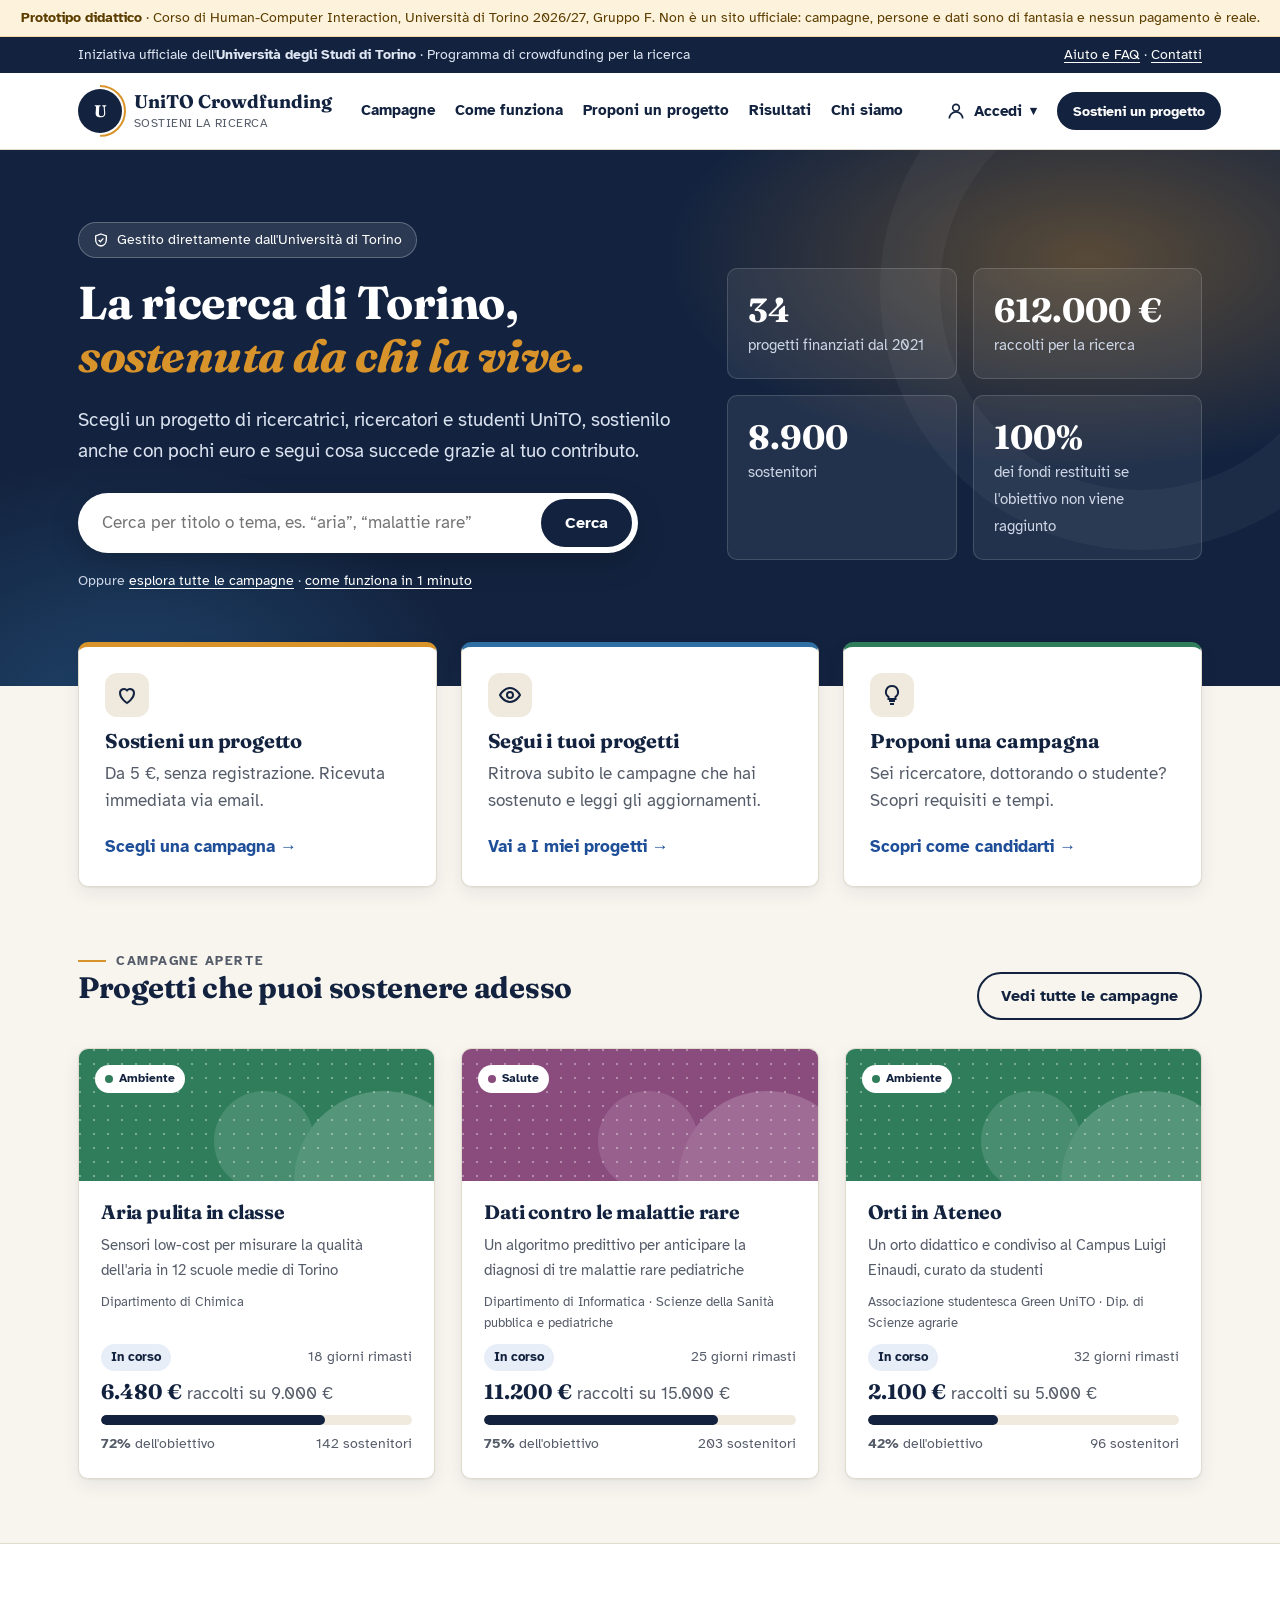
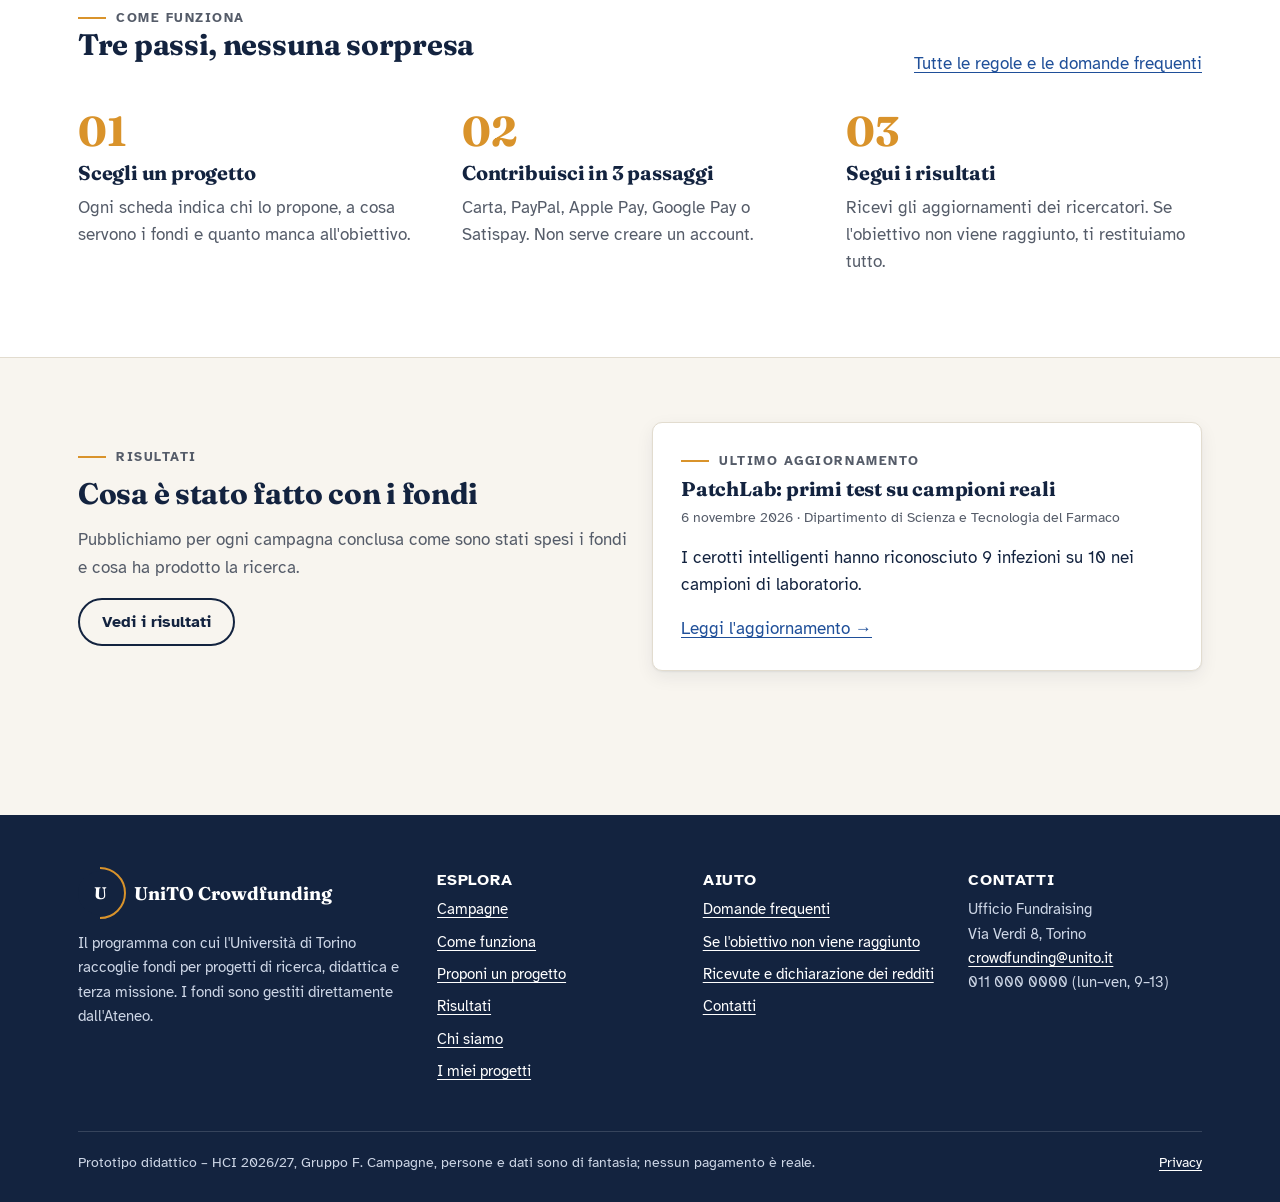
==== index.html @ b8c7cf2c "Prototipo UniTO Crowdfunding (HCI Assignment 2, Gruppo F) Co-Authored-By: Claude Opus 5.5 <noreply@a" ====
<!doctype html>
<html lang="it">
<head>
<meta charset="utf-8">
<meta name="viewport" content="width=device-width, initial-scale=1">
<meta name="robots" content="noindex, nofollow">
<title>UniTO Crowdfunding – Sostieni la ricerca dell'Università di Torino</title>
<meta name="description" content="Il programma di crowdfunding dell'Università di Torino: scopri le campagne di ricerca, sostienile e seguine i risultati.">
<link rel="stylesheet" href="css/style.css">
</head>
<body data-page="home">
<main id="main">

  <section class="hero">
    <div class="wrap">
      <div class="reveal">
        <span class="official"><svg viewBox="0 0 24 24" fill="none" stroke="currentColor" stroke-width="2" aria-hidden="true"><path d="M12 3l8 3v6c0 4.5-3.4 8.3-8 9-4.6-.7-8-4.5-8-9V6l8-3z"/><path d="M8.5 12l2.5 2.5 4.5-5"/></svg> Gestito direttamente dall'Università di Torino</span>
        <h1>La ricerca di Torino,<br><em>sostenuta da chi la vive.</em></h1>
        <p class="lead">Scegli un progetto di ricercatrici, ricercatori e studenti UniTO, sostienilo anche con pochi euro e segui cosa succede grazie al tuo contributo.</p>
        <form class="search-box" action="campagne.html" role="search">
          <label for="q" class="sr-only">Cerca una campagna</label>
          <input id="q" name="q" type="search" placeholder="Cerca per titolo o tema, es. “aria”, “malattie rare”">
          <button class="btn" type="submit">Cerca</button>
        </form>
        <p class="small" style="color:#cdd6e6">Oppure <a href="campagne.html" style="color:#fff">esplora tutte le campagne</a> · <a href="come-funziona.html" style="color:#fff">come funziona in 1 minuto</a></p>
      </div>
      <div class="hero-stats reveal d2" aria-label="L'iniziativa in numeri">
        <div class="stat"><strong>34</strong><span>progetti finanziati dal 2021</span></div>
        <div class="stat"><strong>612.000 €</strong><span>raccolti per la ricerca</span></div>
        <div class="stat"><strong>8.900</strong><span>sostenitori</span></div>
        <div class="stat"><strong>100%</strong><span>dei fondi restituiti se l'obiettivo non viene raggiunto</span></div>
      </div>
    </div>
  </section>

  <section class="wrap paths" aria-label="Cosa puoi fare">
    <div class="grid g3">
      <a class="path reveal d1" href="campagne.html?stato=in-corso" style="--c:var(--accent)">
        <span class="path-ico" id="ico-heart"></span>
        <h3>Sostieni un progetto</h3>
        <p>Da 5 €, senza registrazione. Ricevuta immediata via email.</p>
        <span class="go">Scegli una campagna →</span>
      </a>
      <a class="path reveal d2" href="i-miei-progetti.html" style="--c:var(--t-tecnologia)">
        <span class="path-ico" id="ico-eye"></span>
        <h3>Segui i tuoi progetti</h3>
        <p>Ritrova subito le campagne che hai sostenuto e leggi gli aggiornamenti.</p>
        <span class="go">Vai a I miei progetti →</span>
      </a>
      <a class="path reveal d3" href="proponi.html" style="--c:var(--t-ambiente)">
        <span class="path-ico" id="ico-bulb"></span>
        <h3>Proponi una campagna</h3>
        <p>Sei ricercatore, dottorando o studente? Scopri requisiti e tempi.</p>
        <span class="go">Scopri come candidarti →</span>
      </a>
    </div>
  </section>

  <section class="section">
    <div class="wrap">
      <div class="section-head">
        <div><p class="eyebrow">Campagne aperte</p><h2>Progetti che puoi sostenere adesso</h2></div>
        <a class="btn btn-ghost" href="campagne.html">Vedi tutte le campagne</a>
      </div>
      <div class="cards" id="in-evidenza"></div>
    </div>
  </section>

  <section class="section" style="background:var(--card);border-top:1px solid var(--line);border-bottom:1px solid var(--line)">
    <div class="wrap">
      <div class="section-head"><div><p class="eyebrow">Come funziona</p><h2>Tre passi, nessuna sorpresa</h2></div>
        <a href="come-funziona.html">Tutte le regole e le domande frequenti</a></div>
      <div class="steps3">
        <div><h3>Scegli un progetto</h3><p class="muted">Ogni scheda indica chi lo propone, a cosa servono i fondi e quanto manca all'obiettivo.</p></div>
        <div><h3>Contribuisci in 3 passaggi</h3><p class="muted">Carta, PayPal, Apple Pay, Google Pay o Satispay. Non serve creare un account.</p></div>
        <div><h3>Segui i risultati</h3><p class="muted">Ricevi gli aggiornamenti dei ricercatori. Se l'obiettivo non viene raggiunto, ti restituiamo tutto.</p></div>
      </div>
    </div>
  </section>

  <section class="section">
    <div class="wrap grid g2" style="align-items:center">
      <div>
        <p class="eyebrow">Risultati</p>
        <h2>Cosa è stato fatto con i fondi</h2>
        <p class="muted">Pubblichiamo per ogni campagna conclusa come sono stati spesi i fondi e cosa ha prodotto la ricerca.</p>
        <a class="btn btn-ghost" href="risultati.html">Vedi i risultati</a>
      </div>
      <div class="panel">
        <p class="eyebrow" style="margin-bottom:6px">Ultimo aggiornamento</p>
        <h3 style="margin-bottom:6px">PatchLab: primi test su campioni reali</h3>
        <p class="muted small">6 novembre 2026 · Dipartimento di Scienza e Tecnologia del Farmaco</p>
        <p>I cerotti intelligenti hanno riconosciuto 9 infezioni su 10 nei campioni di laboratorio.</p>
        <a href="progetto.html?id=patchlab#aggiornamenti">Leggi l'aggiornamento →</a>
      </div>
    </div>
  </section>

</main>
<script src="js/data.js"></script>
<script src="js/app.js"></script>
<script>
document.addEventListener("DOMContentLoaded", () => {
  const box = document.getElementById("in-evidenza");
  box.innerHTML = CAMPAGNE.filter(c => c.stato === "in-corso").slice(0, 3).map(UCF.card).join("");
  ["heart", "eye", "bulb"].forEach(k => document.getElementById("ico-" + k).innerHTML = UCF.ico[k]);
  UCF.animateBars(box);
});
</script>
</body>
</html>
---- css/style.css ----
/* ==========================================================
   UniTO Crowdfunding – prototipo Gruppo F
   Stile: editoriale istituzionale, caldo e leggibile
   ========================================================== */
@import url("https://fonts.googleapis.com/css2?family=Fraunces:opsz,wght@9..144,500;9..144,700&family=Atkinson+Hyperlegible:ital,wght@0,400;0,700;1,400&display=swap");

:root {
  --ink: #13233f;          /* blu notte: testi e azioni principali */
  --ink-2: #2b3a55;
  --muted: #555c69;        /* testo secondario (contrasto ≥ 6:1 su paper) */
  --paper: #f8f5ef;        /* sfondo pagina */
  --card: #ffffff;
  --line: #e2dccf;
  --soft: #efe9de;
  --accent: #d9932b;       /* ocra: solo elementi decorativi e stato attivo */
  --link: #1f4f99;
  --ok: #1d7a4f;   --ok-bg: #e4f3ea;
  --warn: #8a5a00; --warn-bg: #fdf3dc;
  --err: #b42318;  --err-bg: #fdecea;
  --focus: #f2b33d;
  --t-ambiente: #2f7d5b; --t-salute: #8a4b7d; --t-tecnologia: #2f6fa3; --t-societa: #b0602a;

  --f-display: "Fraunces", Georgia, "Times New Roman", serif;
  --f-body: "Atkinson Hyperlegible", "Segoe UI", Tahoma, sans-serif;
  --r: 10px;
  --shadow: 0 1px 2px rgba(19,35,63,.06), 0 6px 18px rgba(19,35,63,.07);
  --w: 1180px;
}

*, *::before, *::after { box-sizing: border-box; }
/* L'attributo hidden vince sempre sulle classi che impostano display */
[hidden] { display: none !important; }
html { scroll-behavior: smooth; }
body {
  margin: 0; background: var(--paper); color: var(--ink);
  font: 17px/1.6 var(--f-body);
  -webkit-font-smoothing: antialiased;
}
img, svg { max-width: 100%; display: block; }
a { color: var(--link); text-underline-offset: 3px; }
a:hover { color: var(--ink); }
h1, h2, h3 { font-family: var(--f-display); line-height: 1.15; margin: 0 0 .5em; font-weight: 700; letter-spacing: -.01em; }
h1 { font-size: clamp(2rem, 3.6vw, 3.1rem); }
h2 { font-size: 1.85rem; }
h3 { font-size: 1.25rem; }
p { margin: 0 0 1em; }
.wrap { max-width: var(--w); margin: 0 auto; padding: 0 28px; }
.muted { color: var(--muted); }
.small { font-size: .9rem; }
.sr-only { position: absolute; width: 1px; height: 1px; overflow: hidden; clip: rect(0 0 0 0); white-space: nowrap; }

/* Focus sempre visibile (A1-09) */
:focus-visible { outline: 3px solid var(--focus); outline-offset: 3px; border-radius: 4px; }
.skip { position: absolute; left: 12px; top: -60px; background: var(--ink); color: #fff; padding: 10px 16px; border-radius: 6px; z-index: 100; }
.skip:focus { top: 12px; color: #fff; }

/* ---------- Barra istituzionale + header ---------- */
.topbar { background: var(--ink); color: #dfe6f3; font-size: .85rem; }
.topbar .wrap { display: flex; justify-content: space-between; align-items: center; min-height: 36px; gap: 16px; }
.topbar a { color: #fff; }
.site-header { background: var(--card); border-bottom: 1px solid var(--line); position: sticky; top: 0; z-index: 50; }
.site-header .wrap { display: flex; align-items: center; gap: 20px; min-height: 76px; }
.brand { display: flex; align-items: center; gap: 12px; text-decoration: none; color: var(--ink); }
.brand-mark { width: 44px; height: 44px; border-radius: 50%; background: var(--ink); color: #fff; display: grid; place-items: center; font: 700 1.05rem var(--f-display); position: relative; }
.brand-mark::after { content: ""; position: absolute; inset: -4px; border-radius: 50%; border: 2px solid var(--accent); clip-path: polygon(50% 0, 100% 0, 100% 100%, 50% 100%); }
.brand-text { line-height: 1.1; }
.brand-text strong { display: block; font: 700 1.15rem var(--f-display); white-space: nowrap; }
.brand-text span { font-size: .78rem; color: var(--muted); letter-spacing: .04em; text-transform: uppercase; }
.main-nav { flex: 1; }
.main-nav ul { list-style: none; display: flex; gap: 2px; margin: 0; padding: 0; }
.main-nav a { display: block; white-space: nowrap; padding: 10px 9px; text-decoration: none; color: var(--ink); font-weight: 700; font-size: .93rem; border-radius: 6px; position: relative; }
.main-nav a:hover { background: var(--soft); }
/* Stato attivo: sottolineatura ocra, non rossa (A1 H4) */
.main-nav a[aria-current="page"]::after { content: ""; position: absolute; left: 12px; right: 12px; bottom: 2px; height: 3px; background: var(--accent); border-radius: 2px; }
.header-actions { display: flex; gap: 6px; align-items: center; flex: none; }
.header-actions .btn { white-space: nowrap; }
.me { width: 26px; height: 26px; border-radius: 50%; background: var(--ink); color: #fff; display: grid; place-items: center; font-size: .8rem; }

/* ---------- Bottoni ---------- */
.btn { display: inline-flex; align-items: center; justify-content: center; gap: 8px; font: 700 1rem var(--f-body); padding: 12px 22px; border-radius: 999px; border: 2px solid var(--ink); background: var(--ink); color: #fff; text-decoration: none; cursor: pointer; transition: transform .15s, background .15s; min-height: 48px; }
.btn:hover { background: #0a1830; color: #fff; transform: translateY(-1px); }
.btn:disabled, .btn[aria-disabled="true"] { opacity: .55; cursor: not-allowed; transform: none; }
.btn-ghost { background: transparent; color: var(--ink); }
.btn-ghost:hover { background: var(--soft); color: var(--ink); }
.btn-accent { background: var(--accent); border-color: var(--accent); color: var(--ink); }
.btn-accent:hover { background: #c98320; color: var(--ink); }
.btn-sm { padding: 7px 14px; min-height: 38px; font-size: .9rem; }
.btn-block { width: 100%; }
.linkbtn { background: none; border: 0; padding: 0; font: inherit; color: var(--link); text-decoration: underline; cursor: pointer; }

/* Link esterni marcati (A1-01, A1-04) */
a.ext::after { content: " ↗"; font-size: .85em; }

/* ---------- Breadcrumb ---------- */
.crumbs { font-size: .9rem; padding: 18px 0 0; }
.crumbs ol { list-style: none; display: flex; flex-wrap: wrap; gap: 6px; margin: 0; padding: 0; color: var(--muted); }
.crumbs li + li::before { content: "›"; margin-right: 6px; }
.crumbs a { color: var(--muted); }

/* ---------- Sezioni ---------- */
main { min-height: 60vh; }
.section { padding: 64px 0; }
.section-tight { padding: 36px 0; }
.eyebrow { font-size: .8rem; letter-spacing: .12em; text-transform: uppercase; color: var(--muted); font-weight: 700; margin-bottom: 10px; display: flex; align-items: center; gap: 10px; }
.eyebrow::before { content: ""; width: 28px; height: 2px; background: var(--accent); }
.section-head { display: flex; justify-content: space-between; align-items: end; gap: 24px; margin-bottom: 28px; }
.section-head p { max-width: 60ch; margin: 0; }
.page-head { padding: 28px 0 36px; border-bottom: 1px solid var(--line); margin-bottom: 40px; }
.page-head p.lead { font-size: 1.15rem; max-width: 62ch; color: var(--ink-2); }
.grid { display: grid; gap: 24px; }
.g2 { grid-template-columns: repeat(2, 1fr); }
.g3 { grid-template-columns: repeat(3, 1fr); }
.g4 { grid-template-columns: repeat(4, 1fr); }
.layout-side { display: grid; grid-template-columns: minmax(0, 1fr) 360px; gap: 48px; align-items: start; }
.panel { background: var(--card); border: 1px solid var(--line); border-radius: var(--r); padding: 28px; box-shadow: var(--shadow); }
.panel-soft { background: var(--soft); border-radius: var(--r); padding: 24px; }
.sticky { position: sticky; top: 100px; }

/* ---------- Hero home ---------- */
.hero { position: relative; overflow: hidden; background: var(--ink); color: #fff; }
.hero::before { content: ""; position: absolute; inset: 0; background:
  radial-gradient(600px 300px at 85% 20%, rgba(217,147,43,.35), transparent 70%),
  radial-gradient(500px 400px at 10% 110%, rgba(47,111,163,.45), transparent 70%); }
.hero::after { content: ""; position: absolute; right: -120px; top: -120px; width: 520px; height: 520px; border-radius: 50%; border: 60px solid rgba(255,255,255,.04); }
.hero .wrap { position: relative; display: grid; grid-template-columns: 1.25fr 1fr; gap: 56px; padding-top: 72px; padding-bottom: 80px; align-items: center; }
.hero h1 { color: #fff; }
.hero h1 em { font-style: italic; color: var(--accent); }
.hero .lead { font-size: 1.2rem; color: #dbe3f1; max-width: 50ch; }
.official { display: inline-flex; align-items: center; gap: 8px; background: rgba(255,255,255,.1); border: 1px solid rgba(255,255,255,.25); padding: 6px 14px; border-radius: 999px; font-size: .88rem; margin-bottom: 18px; }
.official svg { width: 16px; height: 16px; }
.search-box { display: flex; background: #fff; border-radius: 999px; padding: 6px; margin: 26px 0 16px; max-width: 560px; box-shadow: 0 10px 30px rgba(0,0,0,.2); }
.search-box input { flex: 1; border: 0; font: inherit; padding: 10px 18px; border-radius: 999px; color: var(--ink); background: transparent; min-width: 0; }
.search-box input:focus-visible { outline-offset: 0; }
.hero-stats { display: grid; grid-template-columns: repeat(2, 1fr); gap: 16px; }
.stat { background: rgba(255,255,255,.07); border: 1px solid rgba(255,255,255,.15); border-radius: var(--r); padding: 20px; }
.stat strong { display: block; font: 700 2.1rem var(--f-display); color: #fff; }
.stat span { color: #cdd6e6; font-size: .92rem; }
.hero .stat.wide { grid-column: span 2; display: flex; gap: 14px; align-items: center; }

/* ---------- 3 azioni ---------- */
.paths { margin-top: -44px; position: relative; z-index: 2; }
.path { background: var(--card); border: 1px solid var(--line); border-radius: var(--r); padding: 26px; box-shadow: var(--shadow); display: flex; flex-direction: column; gap: 8px; text-decoration: none; color: var(--ink); transition: transform .2s, box-shadow .2s; border-top: 5px solid var(--c, var(--accent)); }
.path:hover { transform: translateY(-3px); box-shadow: 0 12px 28px rgba(19,35,63,.12); color: var(--ink); }
.path h3 { margin: 4px 0 0; }
.path p { color: var(--muted); margin: 0; }
.path .go { margin-top: auto; padding-top: 10px; font-weight: 700; color: var(--link); }
.path-ico { width: 44px; height: 44px; border-radius: 12px; display: grid; place-items: center; background: var(--soft); }
.path-ico svg { width: 24px; height: 24px; }

/* ---------- Card campagna ---------- */
.cards { display: grid; grid-template-columns: repeat(3, 1fr); gap: 26px; }
.card { background: var(--card); border: 1px solid var(--line); border-radius: var(--r); overflow: hidden; display: flex; flex-direction: column; box-shadow: var(--shadow); transition: transform .2s, box-shadow .2s; }
.card:hover { transform: translateY(-3px); box-shadow: 0 14px 30px rgba(19,35,63,.12); }
.card-art { height: 132px; position: relative; background: var(--tc); overflow: hidden; }
.card-art::before { content: ""; position: absolute; inset: 0; opacity: .35; background-image: radial-gradient(circle at 1px 1px, #fff 1.2px, transparent 1.6px); background-size: 14px 14px; }
.card-art::after { content: ""; position: absolute; width: 180px; height: 180px; border-radius: 50%; right: -40px; bottom: -90px; background: rgba(255,255,255,.18); box-shadow: -120px -40px 0 -40px rgba(255,255,255,.12); }
.card-art .tag { position: absolute; left: 16px; top: 16px; z-index: 1; }
.card-body { padding: 20px 22px 22px; display: flex; flex-direction: column; gap: 10px; flex: 1; }
.card h3 { margin: 0; font-size: 1.22rem; }
.card h3 a { color: var(--ink); text-decoration: none; }
.card h3 a::after { content: ""; position: absolute; inset: 0; }
.card { position: relative; }
.card p { margin: 0; color: var(--muted); font-size: .95rem; }
.card .dept { font-size: .82rem; color: var(--muted); }
.card .progress { margin-top: auto; }
.tag { display: inline-flex; align-items: center; gap: 6px; background: #fff; color: var(--ink); font-size: .78rem; font-weight: 700; padding: 4px 10px; border-radius: 999px; }
.tag::before { content: ""; width: 8px; height: 8px; border-radius: 50%; background: var(--tc, var(--accent)); }

/* ---------- Avanzamento raccolta (A1-03, A1-06) ---------- */
.progress-top { display: flex; justify-content: space-between; align-items: center; gap: 8px; margin-bottom: 8px; font-size: .88rem; color: var(--muted); }
.progress-nums { display: flex; justify-content: space-between; align-items: baseline; gap: 8px; flex-wrap: wrap; }
.progress-nums strong { font: 700 1.3rem var(--f-display); }
.bar { height: 10px; background: var(--soft); border-radius: 999px; overflow: hidden; margin: 8px 0; }
.bar > span { display: block; height: 100%; background: var(--ink); border-radius: 999px; width: 0; transition: width 1s cubic-bezier(.2,.8,.2,1); }
.progress.done .bar > span { background: var(--ok); }
.progress.fail .bar > span { background: #9a9a9a; }
.progress-meta { display: flex; justify-content: space-between; font-size: .88rem; color: var(--muted); gap: 8px; flex-wrap: wrap; }
.badge { display: inline-flex; align-items: center; gap: 6px; font-size: .82rem; font-weight: 700; padding: 3px 10px; border-radius: 999px; }
.badge-ok { background: var(--ok-bg); color: var(--ok); }
.badge-run { background: #e8eef8; color: var(--ink); }
.badge-fail { background: #eee; color: #444; }
.badge-new { background: var(--accent); color: var(--ink); }
.progress-big .progress-nums strong { font-size: 2.2rem; }
.progress-big .bar { height: 14px; }

/* ---------- Filtri ---------- */
.toolbar { display: grid; grid-template-columns: 1fr auto; gap: 16px; align-items: end; margin-bottom: 18px; }
.field-search { display: flex; border: 2px solid var(--line); border-radius: 999px; background: #fff; overflow: hidden; }
.field-search:focus-within { border-color: var(--ink); }
.field-search input { flex: 1; border: 0; padding: 12px 18px; font: inherit; min-width: 0; }
.field-search input:focus-visible { outline: none; }
.field-search button { border: 0; background: transparent; padding: 0 16px; cursor: pointer; color: var(--muted); font: inherit; }
.chips { display: flex; flex-wrap: wrap; gap: 8px; margin: 0 0 14px; padding: 0; border: 0; }
.chips legend { font-weight: 700; font-size: .9rem; margin-bottom: 8px; padding: 0; width: 100%; }
.chip { position: relative; }
.chip input { position: absolute; opacity: 0; }
.chip span { display: inline-block; padding: 7px 16px; border: 2px solid var(--line); border-radius: 999px; background: #fff; cursor: pointer; font-weight: 700; font-size: .92rem; }
.chip input:checked + span { background: var(--ink); border-color: var(--ink); color: #fff; }
.chip input:focus-visible + span { outline: 3px solid var(--focus); outline-offset: 2px; }
.filters { display: flex; flex-wrap: wrap; gap: 32px; }
.result-info { display: flex; justify-content: space-between; align-items: center; margin: 8px 0 22px; color: var(--muted); }
.empty { text-align: center; padding: 56px 20px; background: var(--card); border: 2px dashed var(--line); border-radius: var(--r); }

/* ---------- Form ---------- */
label, .label { display: block; font-weight: 700; margin-bottom: 6px; }
.hint { display: block; font-weight: 400; color: var(--muted); font-size: .88rem; margin-top: 2px; }
/* Stile per tutti i campi di testo, anche senza attributo type (specificità 0 grazie a :where) */
:where(input:not([type=checkbox], [type=radio], [type=file], [type=range], [type=submit], [type=button]), textarea, select) {
  width: 100%; font: inherit; color: var(--ink); padding: 12px 14px; border: 2px solid #cfc8ba; border-radius: 8px; background: #fff; }
:where(input, textarea, select):hover { border-color: #a99f8c; }
input:focus-visible, textarea:focus-visible, select:focus-visible { border-color: var(--ink); outline-offset: 1px; }
textarea { min-height: 120px; resize: vertical; }
.field { margin-bottom: 20px; }
.field.has-error input, .field.has-error textarea, .field.has-error select { border-color: var(--err); background: #fffafa; }
.field.is-valid input { border-color: var(--ok); }
.error-msg { display: none; color: var(--err); font-size: .9rem; margin-top: 6px; font-weight: 700; }
.error-msg::before { content: "⚠ "; }
.field.has-error .error-msg { display: block; }
.counter { float: right; font-weight: 400; font-size: .85rem; color: var(--muted); }
.counter.over { color: var(--err); font-weight: 700; }
.check { display: flex; gap: 10px; align-items: flex-start; font-weight: 400; margin-bottom: 12px; cursor: pointer; }
.check input { width: 20px; height: 20px; margin-top: 3px; accent-color: var(--ink); flex: none; }
.row2 { display: grid; grid-template-columns: 1fr 1fr; gap: 16px; }
.req { color: var(--err); }
.form-errors { background: var(--err-bg); border-left: 4px solid var(--err); padding: 14px 18px; border-radius: 6px; margin-bottom: 20px; display: none; }
.form-errors.show { display: block; }
.tip { position: relative; display: inline-grid; place-items: center; width: 22px; height: 22px; border-radius: 50%; background: var(--soft); color: var(--ink); font-size: .8rem; font-weight: 700; border: 0; cursor: help; vertical-align: middle; margin-left: 4px; }
.tip-text { display: none; position: absolute; left: 50%; bottom: 130%; transform: translateX(-50%); width: 260px; background: var(--ink); color: #fff; padding: 10px 12px; border-radius: 8px; font-size: .85rem; font-weight: 400; line-height: 1.4; z-index: 10; text-align: left; }
.tip:hover .tip-text, .tip:focus .tip-text { display: block; }

/* Scelta importo / metodo */
.options { display: grid; gap: 12px; }
.opt { position: relative; }
.opt input { position: absolute; opacity: 0; }
.opt label { margin: 0; display: flex; justify-content: space-between; gap: 14px; align-items: center; padding: 16px 18px; border: 2px solid var(--line); border-radius: var(--r); background: #fff; cursor: pointer; font-weight: 400; transition: border-color .15s, background .15s; }
.opt label:hover { border-color: #a99f8c; }
.opt input:checked + label { border-color: var(--ink); background: #f3f6fb; box-shadow: inset 0 0 0 1px var(--ink); }
.opt input:focus-visible + label { outline: 3px solid var(--focus); outline-offset: 2px; }
.opt .amt { font: 700 1.5rem var(--f-display); min-width: 80px; }
.opt .what { flex: 1; color: var(--ink-2); }
.opt .radio { width: 22px; height: 22px; border-radius: 50%; border: 2px solid #a99f8c; flex: none; }
.opt input:checked + label .radio { border: 7px solid var(--ink); }
.pay-grid { grid-template-columns: repeat(2, 1fr); }

/* ---------- Stepper (passi del sostegno) ---------- */
.stepper { display: flex; list-style: none; padding: 0; margin: 0 0 32px; counter-reset: s; }
.stepper li { flex: 1; display: flex; align-items: center; gap: 10px; font-weight: 700; color: var(--muted); position: relative; padding-right: 12px; }
.stepper li::before { counter-increment: s; content: counter(s); width: 34px; height: 34px; flex: none; border-radius: 50%; display: grid; place-items: center; border: 2px solid var(--line); background: #fff; }
.stepper li::after { content: ""; flex: 1; height: 2px; background: var(--line); }
.stepper li:last-child::after { display: none; }
.stepper li.done { color: var(--ok); }
.stepper li.done::before { content: "✓"; background: var(--ok); border-color: var(--ok); color: #fff; }
.stepper li.current { color: var(--ink); }
.stepper li.current::before { background: var(--ink); border-color: var(--ink); color: #fff; }
.stepper a { color: inherit; }

/* Riepilogo laterale */
.summary-box h3 { font-size: 1.1rem; }
.summary-row { display: flex; justify-content: space-between; gap: 12px; padding: 10px 0; border-bottom: 1px solid var(--line); }
.summary-row:last-child { border-bottom: 0; }
.summary-row .k { color: var(--muted); }
.summary-row .v { font-weight: 700; text-align: right; }
.secure { display: flex; gap: 10px; align-items: flex-start; font-size: .88rem; color: var(--muted); margin-top: 16px; }

/* ---------- Scheda progetto ---------- */
.identity { display: flex; align-items: center; gap: 12px; background: #e8eef8; border-left: 4px solid var(--ink); padding: 12px 18px; border-radius: 6px; font-size: .95rem; margin: 18px 0 8px; }
.identity svg { width: 22px; height: 22px; flex: none; }
.project-hero { display: grid; grid-template-columns: minmax(0, 1fr) 380px; gap: 48px; padding: 24px 0 40px; }
.project-art { height: 280px; border-radius: var(--r); background: var(--tc); position: relative; overflow: hidden; display: grid; place-items: center; color: #fff; }
.project-art::before { content: ""; position: absolute; inset: 0; opacity: .3; background-image: radial-gradient(circle at 1px 1px, #fff 1.2px, transparent 1.6px); background-size: 16px 16px; }
.project-art .play { position: relative; display: flex; flex-direction: column; align-items: center; gap: 8px; background: rgba(0,0,0,.25); padding: 18px 26px; border-radius: 12px; border: 0; color: #fff; font: inherit; cursor: pointer; }
.project-art .play span.ico { width: 56px; height: 56px; border-radius: 50%; background: #fff; color: var(--ink); display: grid; place-items: center; font-size: 1.4rem; }
.summary-30 { font-size: 1.15rem; border-left: 4px solid var(--accent); padding: 4px 0 4px 18px; margin: 22px 0; color: var(--ink-2); }
.tabs-nav { position: sticky; top: 77px; background: var(--paper); z-index: 5; border-bottom: 1px solid var(--line); margin-bottom: 32px; }
.tabs-nav ul { display: flex; gap: 6px; list-style: none; margin: 0; padding: 0; }
.tabs-nav a { display: block; padding: 14px 14px; text-decoration: none; color: var(--muted); font-weight: 700; border-bottom: 3px solid transparent; }
.tabs-nav a:hover, .tabs-nav a.active { color: var(--ink); border-bottom-color: var(--accent); }
.block { margin-bottom: 52px; scroll-margin-top: 140px; }
.funds-row { display: grid; grid-template-columns: 1fr 110px; gap: 4px 16px; padding: 12px 0; border-bottom: 1px solid var(--line); align-items: center; }
.funds-row .amount { text-align: right; font-weight: 700; }
.funds-row .fbar { grid-column: 1 / -1; height: 8px; background: var(--soft); border-radius: 999px; overflow: hidden; }
.funds-row .fbar span { display: block; height: 100%; background: var(--tc, var(--ink)); }
.funds-total { display: flex; justify-content: space-between; font-weight: 700; padding-top: 14px; font-size: 1.05rem; }
.person { display: flex; gap: 16px; align-items: center; }
.avatar { width: 64px; height: 64px; flex: none; border-radius: 50%; background: var(--tc, var(--ink)); color: #fff; display: grid; place-items: center; font: 700 1.3rem var(--f-display); }
.impact { display: grid; grid-template-columns: repeat(2, 1fr); gap: 14px; }
.impact div { background: var(--card); border: 1px solid var(--line); border-radius: var(--r); padding: 16px 18px; }
.impact strong { font: 700 1.5rem var(--f-display); display: block; }
.update { border-left: 3px solid var(--line); padding: 2px 0 2px 22px; margin-bottom: 26px; position: relative; scroll-margin-top: 140px; }
.update::before { content: ""; position: absolute; left: -8px; top: 6px; width: 13px; height: 13px; border-radius: 50%; background: var(--paper); border: 3px solid var(--accent); }
.update time { font-size: .88rem; color: var(--muted); font-weight: 700; }
.update h3 { margin: 4px 0 6px; font-size: 1.15rem; }
details.faq { background: var(--card); border: 1px solid var(--line); border-radius: 8px; margin-bottom: 10px; }
details.faq summary { cursor: pointer; padding: 16px 20px; font-weight: 700; list-style: none; display: flex; justify-content: space-between; gap: 16px; }
details.faq summary::-webkit-details-marker { display: none; }
details.faq summary::after { content: "+"; font-size: 1.4rem; line-height: 1; color: var(--muted); }
details.faq[open] summary::after { content: "–"; }
details.faq > div { padding: 0 20px 16px; color: var(--ink-2); }
.share-row { display: flex; gap: 10px; flex-wrap: wrap; align-items: center; }
.shortlink { display: flex; border: 2px solid var(--line); border-radius: 8px; overflow: hidden; background: #fff; }
.shortlink code { padding: 9px 12px; font-size: .9rem; flex: 1; color: var(--ink); white-space: nowrap; overflow: hidden; text-overflow: ellipsis; }
.shortlink button { border: 0; border-left: 2px solid var(--line); background: var(--soft); font: 700 .9rem var(--f-body); padding: 0 14px; cursor: pointer; color: var(--ink); }
.more { display: none; }
.more.open { display: block; }

/* ---------- Timeline / passi ---------- */
.steps3 { counter-reset: n; display: grid; grid-template-columns: repeat(3, 1fr); gap: 28px; }
.steps3 > div { counter-increment: n; position: relative; padding-top: 56px; }
.steps3 > div::before { content: counter(n, decimal-leading-zero); position: absolute; top: 0; left: 0; font: 700 2.6rem var(--f-display); color: var(--accent); }
.timeline { list-style: none; padding: 0; margin: 0; display: grid; grid-template-columns: repeat(5, 1fr); gap: 0; }
.timeline li { padding: 46px 16px 0 0; position: relative; }
.timeline li::before { content: ""; position: absolute; top: 14px; left: 0; right: 0; height: 3px; background: var(--line); }
.timeline li::after { content: ""; position: absolute; top: 6px; left: 0; width: 19px; height: 19px; border-radius: 50%; background: var(--card); border: 4px solid var(--ink); }
.timeline strong { display: block; font-family: var(--f-display); font-size: 1.1rem; }
.timeline .when { font-size: .85rem; color: var(--accent); font-weight: 700; color: #8a5a00; }

/* ---------- Avvisi ---------- */
.alert { border-radius: 8px; padding: 14px 18px; display: flex; gap: 12px; align-items: flex-start; margin-bottom: 20px; }
.alert-ok { background: var(--ok-bg); border-left: 4px solid var(--ok); }
.alert-info { background: #e8eef8; border-left: 4px solid var(--ink); }
.alert-warn { background: var(--warn-bg); border-left: 4px solid #c48a00; }

/* Toast di feedback */
.toast { position: fixed; left: 50%; bottom: 28px; transform: translate(-50%, 30px); background: var(--ink); color: #fff; padding: 14px 22px; border-radius: 999px; box-shadow: 0 10px 30px rgba(0,0,0,.25); opacity: 0; pointer-events: none; transition: .25s; z-index: 200; font-weight: 700; }
.toast.show { opacity: 1; transform: translate(-50%, 0); }

/* Spinner */
.spinner { width: 18px; height: 18px; border: 3px solid rgba(255,255,255,.35); border-top-color: #fff; border-radius: 50%; animation: spin .8s linear infinite; }
@keyframes spin { to { transform: rotate(360deg); } }

/* Conferma */
.confirm-hero { text-align: center; padding: 40px 0 20px; }
.confirm-check { width: 84px; height: 84px; border-radius: 50%; background: var(--ok); color: #fff; display: grid; place-items: center; margin: 0 auto 20px; font-size: 2.6rem; animation: pop .5s cubic-bezier(.2,1.6,.4,1); }
@keyframes pop { from { transform: scale(.3); opacity: 0; } }
.quote { font: italic 500 1.3rem/1.5 var(--f-display); border-left: 4px solid var(--accent); padding-left: 20px; margin: 0; }

/* Tabelle */
table.data { width: 100%; border-collapse: collapse; background: var(--card); border-radius: var(--r); overflow: hidden; }
table.data th, table.data td { text-align: left; padding: 12px 16px; border-bottom: 1px solid var(--line); }
table.data th { background: var(--soft); font-size: .9rem; }

/* ---------- Footer ---------- */
.site-footer { background: var(--ink); color: #cdd6e6; margin-top: 80px; padding: 56px 0 28px; font-size: .95rem; }
.site-footer a { color: #fff; }
.footer-grid { display: grid; grid-template-columns: 1.4fr 1fr 1fr 1fr; gap: 32px; }
.site-footer h2 { font-size: 1rem; color: #fff; font-family: var(--f-body); letter-spacing: .05em; text-transform: uppercase; }
.site-footer ul { list-style: none; margin: 0; padding: 0; }
.site-footer li { margin-bottom: 8px; }
.footer-bottom { border-top: 1px solid rgba(255,255,255,.15); margin-top: 40px; padding-top: 20px; display: flex; justify-content: space-between; gap: 20px; font-size: .85rem; }

/* Animazione d'ingresso */
.reveal { animation: up .6s cubic-bezier(.2,.8,.2,1) both; }
.reveal.d1 { animation-delay: .08s; } .reveal.d2 { animation-delay: .16s; } .reveal.d3 { animation-delay: .24s; }
@keyframes up { from { opacity: 0; transform: translateY(14px); } }
@media (prefers-reduced-motion: reduce) { *, *::before, *::after { animation: none !important; transition: none !important; } }

/* Adattamento schermi stretti (il prototipo è pensato per desktop) */
@media (max-width: 980px) {
  .hero .wrap, .layout-side, .project-hero, .footer-grid { grid-template-columns: 1fr; }
  .cards, .g3, .g4, .steps3 { grid-template-columns: 1fr 1fr; }
  .main-nav ul { flex-wrap: wrap; }
  .site-header .wrap { flex-wrap: wrap; padding-top: 10px; padding-bottom: 10px; }
  .timeline { grid-template-columns: 1fr 1fr; row-gap: 20px; }
}

/* ---------- Menu del profilo (dropdown nell'header) ---------- */
.profile { position: relative; }
.profile-btn { display: inline-flex; align-items: center; gap: 8px; font: 700 .95rem var(--f-body); color: var(--ink); background: transparent; border: 2px solid transparent; padding: 7px 12px; border-radius: 999px; cursor: pointer; white-space: nowrap; min-height: 44px; }
.profile-btn:hover, .profile-btn[aria-expanded="true"] { background: var(--soft); }
.profile-btn[aria-current="page"] { border-color: var(--line); }
.profile-btn .caret { font-size: .8rem; transition: transform .15s; }
.profile-btn[aria-expanded="true"] .caret { transform: rotate(180deg); }
.profile-btn .count { background: var(--accent); color: var(--ink); border-radius: 999px; font-size: .75rem; padding: 0 7px; min-width: 20px; text-align: center; }
.profile-menu { position: absolute; right: 0; top: calc(100% + 10px); width: 300px; background: var(--card); border: 1px solid var(--line); border-radius: 12px; box-shadow: 0 16px 40px rgba(19,35,63,.18); padding: 8px; z-index: 60; animation: drop .15s ease-out; }
@keyframes drop { from { opacity: 0; transform: translateY(-6px); } }
.profile-menu::before { content: ""; position: absolute; top: -7px; right: 28px; width: 12px; height: 12px; background: var(--card); border-left: 1px solid var(--line); border-top: 1px solid var(--line); transform: rotate(45deg); }
.pm-head { display: flex; gap: 12px; align-items: center; padding: 10px 10px 12px; border-bottom: 1px solid var(--line); margin-bottom: 6px; line-height: 1.35; }
.pm-head .avatar { width: 42px; height: 42px; font-size: 1rem; }
.pm-guest { flex-direction: column; align-items: stretch; gap: 8px; }
.pm-news { margin: 2px 10px 6px; font-size: .88rem; display: flex; gap: 8px; align-items: center; }
.pm-label { margin: 4px 10px 2px; font-size: .75rem; text-transform: uppercase; letter-spacing: .08em; color: var(--muted); font-weight: 700; }
.profile-menu ul { list-style: none; margin: 0; padding: 0; }
.profile-menu ul.pm-sep { border-top: 1px solid var(--line); margin-top: 6px; padding-top: 6px; }
.profile-menu li a, .profile-menu li button { display: flex; justify-content: space-between; align-items: center; width: 100%; padding: 10px 12px; border-radius: 8px; color: var(--ink); text-decoration: none; font: 700 .95rem var(--f-body); background: none; border: 0; cursor: pointer; text-align: left; }
.profile-menu li a:hover, .profile-menu li button:hover, .profile-menu li a:focus-visible, .profile-menu li button:focus-visible { background: var(--soft); }
.profile-menu #logout { color: var(--err); }
.pm-n { background: var(--soft); border-radius: 999px; padding: 0 8px; font-size: .8rem; color: var(--ink); }

/* Avviso permanente: il prototipo non è un sito ufficiale */
.demo-strip { background: #fdf3dc; color: #5c3d00; font-size: .85rem; text-align: center; padding: 7px 16px; border-bottom: 1px solid #f0d79c; }
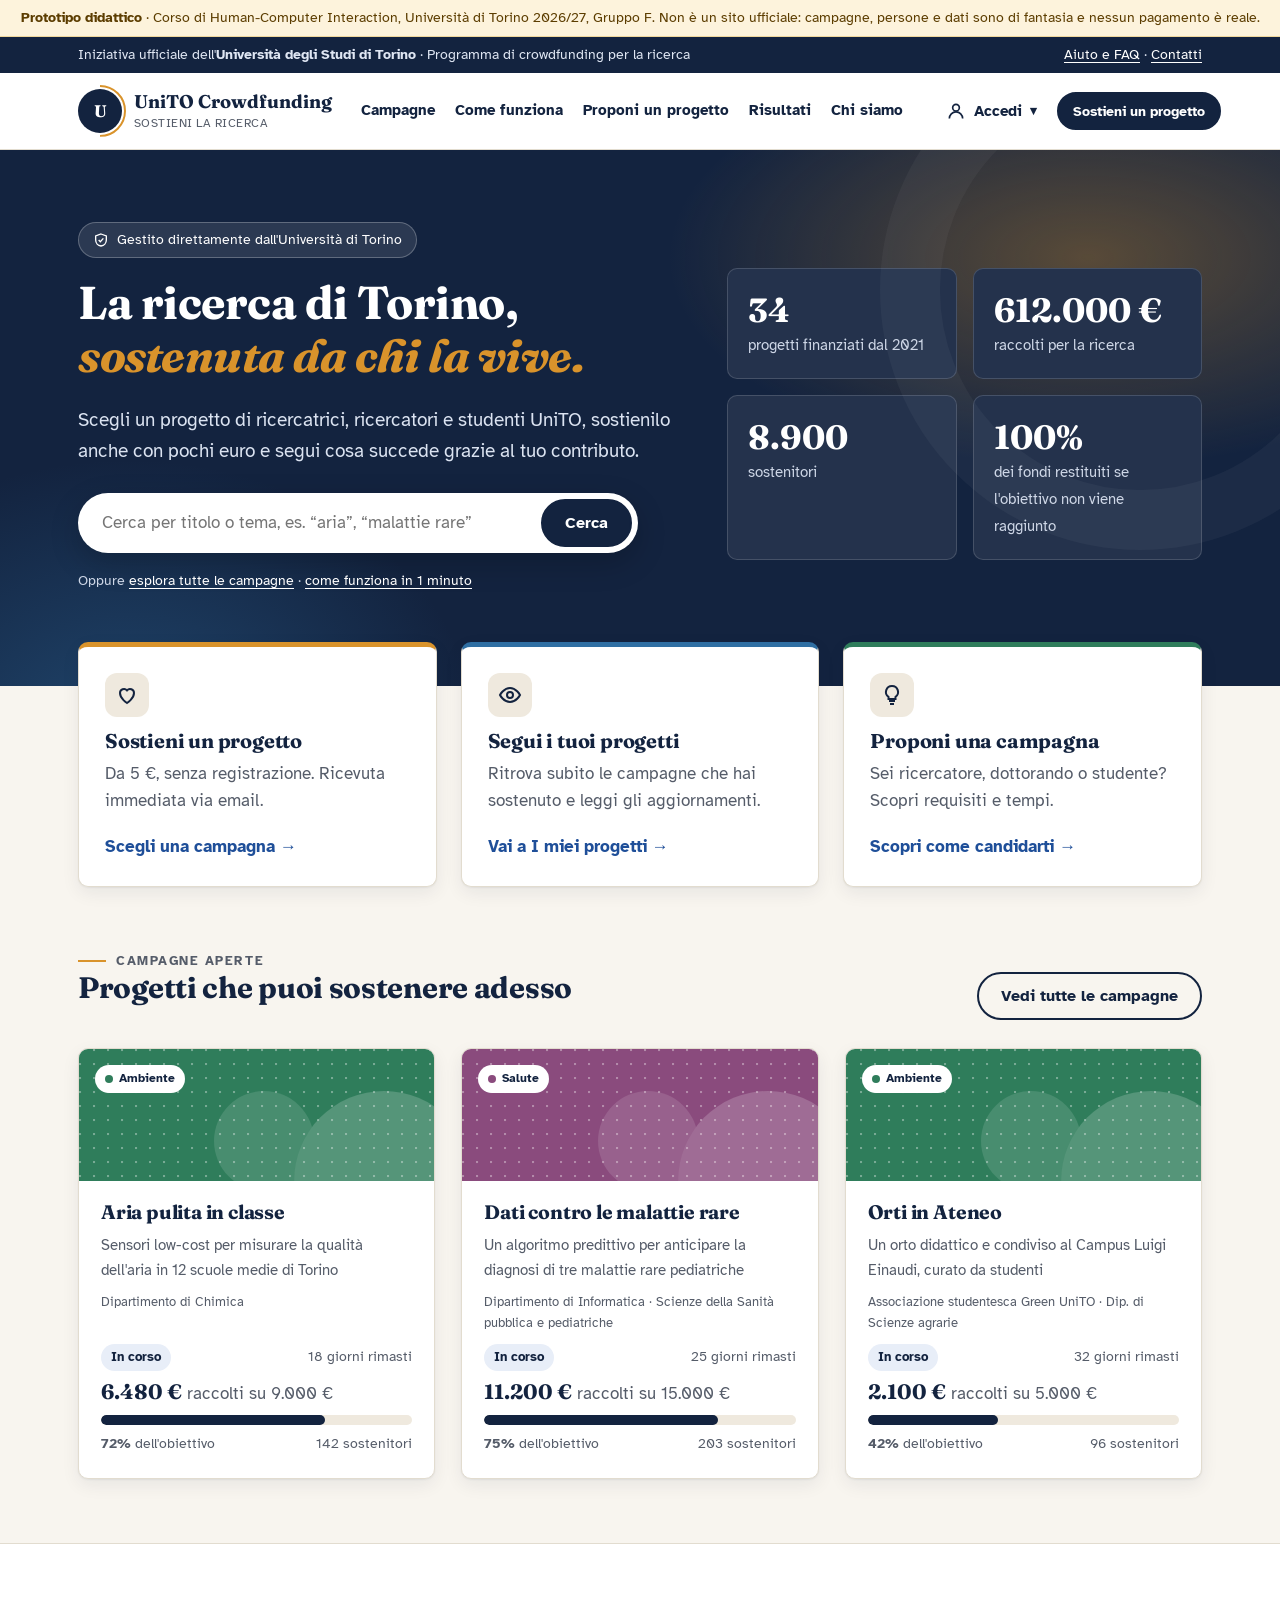
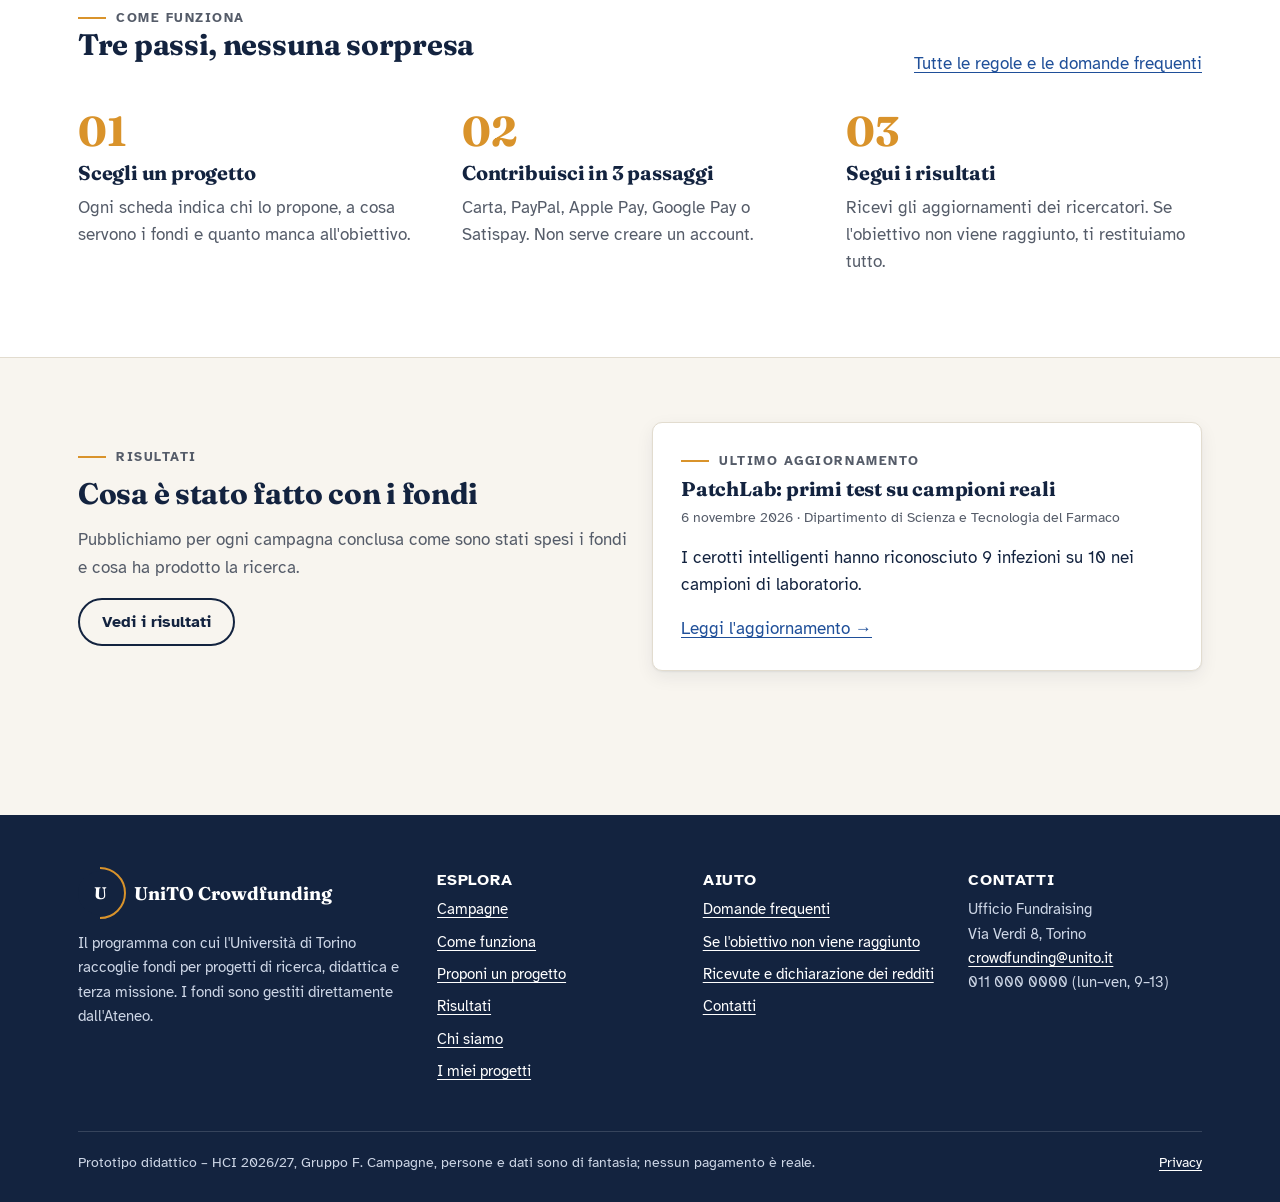
==== commit 0b18efb6: "Correzioni di accessibilità (Assignment 3): colori espliciti, titoli, ARIA, moduli, stati dimostrati" ====
--- a/index.html
+++ b/index.html
@@ -19,35 +19,37 @@
         <p class="lead">Scegli un progetto di ricercatrici, ricercatori e studenti UniTO, sostienilo anche con pochi euro e segui cosa succede grazie al tuo contributo.</p>
         <form class="search-box" action="campagne.html" role="search">
           <label for="q" class="sr-only">Cerca una campagna</label>
-          <input id="q" name="q" type="search" placeholder="Cerca per titolo o tema, es. “aria”, “malattie rare”">
+          <input id="q" name="q" type="search" autocomplete="off" placeholder="Cerca per titolo o tema, es. “aria”, “malattie rare”">
           <button class="btn" type="submit">Cerca</button>
         </form>
         <p class="small" style="color:#cdd6e6">Oppure <a href="campagne.html" style="color:#fff">esplora tutte le campagne</a> · <a href="come-funziona.html" style="color:#fff">come funziona in 1 minuto</a></p>
       </div>
-      <div class="hero-stats reveal d2" aria-label="L'iniziativa in numeri">
+      <section class="hero-stats reveal d2" aria-labelledby="h-numeri">
+        <h2 id="h-numeri" class="sr-only">L'iniziativa in numeri</h2>
         <div class="stat"><strong>34</strong><span>progetti finanziati dal 2021</span></div>
         <div class="stat"><strong>612.000 €</strong><span>raccolti per la ricerca</span></div>
         <div class="stat"><strong>8.900</strong><span>sostenitori</span></div>
         <div class="stat"><strong>100%</strong><span>dei fondi restituiti se l'obiettivo non viene raggiunto</span></div>
-      </div>
+      </section>
     </div>
   </section>
 
-  <section class="wrap paths" aria-label="Cosa puoi fare">
+  <section class="wrap paths" aria-labelledby="h-azioni">
+    <h2 id="h-azioni" class="sr-only">Cosa puoi fare</h2>
     <div class="grid g3">
-      <a class="path reveal d1" href="campagne.html?stato=in-corso" style="--c:var(--accent)">
+      <a class="path reveal d1" href="campagne.html?stato=in-corso" style="--c:#d9932b">
         <span class="path-ico" id="ico-heart"></span>
         <h3>Sostieni un progetto</h3>
         <p>Da 5 €, senza registrazione. Ricevuta immediata via email.</p>
         <span class="go">Scegli una campagna →</span>
       </a>
-      <a class="path reveal d2" href="i-miei-progetti.html" style="--c:var(--t-tecnologia)">
+      <a class="path reveal d2" href="i-miei-progetti.html" style="--c:#2f6fa3">
         <span class="path-ico" id="ico-eye"></span>
         <h3>Segui i tuoi progetti</h3>
         <p>Ritrova subito le campagne che hai sostenuto e leggi gli aggiornamenti.</p>
         <span class="go">Vai a I miei progetti →</span>
       </a>
-      <a class="path reveal d3" href="proponi.html" style="--c:var(--t-ambiente)">
+      <a class="path reveal d3" href="proponi.html" style="--c:#2f7d5b">
         <span class="path-ico" id="ico-bulb"></span>
         <h3>Proponi una campagna</h3>
         <p>Sei ricercatore, dottorando o studente? Scopri requisiti e tempi.</p>
@@ -66,7 +68,7 @@
     </div>
   </section>
 
-  <section class="section" style="background:var(--card);border-top:1px solid var(--line);border-bottom:1px solid var(--line)">
+  <section class="section" style="background:#ffffff;border-top:1px solid #e2dccf;border-bottom:1px solid #e2dccf">
     <div class="wrap">
       <div class="section-head"><div><p class="eyebrow">Come funziona</p><h2>Tre passi, nessuna sorpresa</h2></div>
         <a href="come-funziona.html">Tutte le regole e le domande frequenti</a></div>
--- a/css/style.css
+++ b/css/style.css
@@ -4,346 +4,349 @@
    ========================================================== */
 @import url("https://fonts.googleapis.com/css2?family=Fraunces:opsz,wght@9..144,500;9..144,700&family=Atkinson+Hyperlegible:ital,wght@0,400;0,700;1,400&display=swap");
 
-:root {
-  --ink: #13233f;          /* blu notte: testi e azioni principali */
-  --ink-2: #2b3a55;
-  --muted: #555c69;        /* testo secondario (contrasto ≥ 6:1 su paper) */
-  --paper: #f8f5ef;        /* sfondo pagina */
-  --card: #ffffff;
-  --line: #e2dccf;
-  --soft: #efe9de;
-  --accent: #d9932b;       /* ocra: solo elementi decorativi e stato attivo */
-  --link: #1f4f99;
-  --ok: #1d7a4f;   --ok-bg: #e4f3ea;
-  --warn: #8a5a00; --warn-bg: #fdf3dc;
-  --err: #b42318;  --err-bg: #fdecea;
-  --focus: #f2b33d;
-  --t-ambiente: #2f7d5b; --t-salute: #8a4b7d; --t-tecnologia: #2f6fa3; --t-societa: #b0602a;
-
-  --f-display: "Fraunces", Georgia, "Times New Roman", serif;
-  --f-body: "Atkinson Hyperlegible", "Segoe UI", Tahoma, sans-serif;
-  --r: 10px;
-  --shadow: 0 1px 2px rgba(19,35,63,.06), 0 6px 18px rgba(19,35,63,.07);
-  --w: 1180px;
-}
+/* Palette (valori scritti per esteso nel resto del file: MAUVE++ non risolve le variabili CSS)
+   ink: #13233f
+   ink-2: #2b3a55
+   muted: #555c69
+   paper: #f8f5ef
+   card: #ffffff
+   line: #e2dccf
+   soft: #efe9de
+   accent: #d9932b
+   link: #1f4f99
+   ok: #1d7a4f
+   ok-bg: #e4f3ea
+   warn: #8a5a00
+   warn-bg: #fdf3dc
+   err: #b42318
+   err-bg: #fdecea
+   focus: #f2b33d
+   t-ambiente: #2f7d5b
+   t-salute: #8a4b7d
+   t-tecnologia: #2f6fa3
+   t-societa: #b0602a
+   f-display: "Fraunces", Georgia, "Times New Roman", serif
+   f-body: "Atkinson Hyperlegible", "Segoe UI", Tahoma, sans-serif
+   r: 10px
+   shadow: 0 1px 2px rgba(19,35,63,.06), 0 6px 18px rgba(19,35,63,.07)
+   w: 1180px
+*/
 
 *, *::before, *::after { box-sizing: border-box; }
 /* L'attributo hidden vince sempre sulle classi che impostano display */
 [hidden] { display: none !important; }
 html { scroll-behavior: smooth; }
 body {
-  margin: 0; background: var(--paper); color: var(--ink);
-  font: 17px/1.6 var(--f-body);
-  -webkit-font-smoothing: antialiased;
+  margin: 0; background: #f8f5ef; color: #13233f;
+  font: 17px/1.6 "Atkinson Hyperlegible", "Segoe UI", Tahoma, sans-serif;
 }
 img, svg { max-width: 100%; display: block; }
-a { color: var(--link); text-underline-offset: 3px; }
-a:hover { color: var(--ink); }
-h1, h2, h3 { font-family: var(--f-display); line-height: 1.15; margin: 0 0 .5em; font-weight: 700; letter-spacing: -.01em; }
+a { color: #1f4f99; text-underline-offset: 3px; }
+a:hover { color: #13233f; }
+h1, h2, h3 { font-family: "Fraunces", Georgia, "Times New Roman", serif; line-height: 1.15; margin: 0 0 .5em; font-weight: 700; letter-spacing: -.01em; }
 h1 { font-size: clamp(2rem, 3.6vw, 3.1rem); }
 h2 { font-size: 1.85rem; }
 h3 { font-size: 1.25rem; }
 p { margin: 0 0 1em; }
-.wrap { max-width: var(--w); margin: 0 auto; padding: 0 28px; }
-.muted { color: var(--muted); }
+.wrap { max-width: 73.75rem; margin: 0 auto; padding: 0 28px; }
+.muted { color: #555c69; }
 .small { font-size: .9rem; }
-.sr-only { position: absolute; width: 1px; height: 1px; overflow: hidden; clip: rect(0 0 0 0); white-space: nowrap; }
+.sr-only { position: absolute; width: 1px; height: 1px; overflow: hidden; clip-path: inset(50%); white-space: nowrap; }
 
 /* Focus sempre visibile (A1-09) */
-:focus-visible { outline: 3px solid var(--focus); outline-offset: 3px; border-radius: 4px; }
-.skip { position: absolute; left: 12px; top: -60px; background: var(--ink); color: #fff; padding: 10px 16px; border-radius: 6px; z-index: 100; }
-.skip:focus { top: 12px; color: #fff; }
+:focus-visible { outline: 3px solid #f2b33d; outline-offset: 3px; border-radius: 4px; }
+.skip { position: absolute; left: 12px; top: -60px; background: #13233f; color: #fff; padding: 10px 16px; border-radius: 6px; z-index: 100; }
+.skip:focus { top: 12px; color: #fff; outline: 3px solid #f2b33d; outline-offset: 2px; }
 
 /* ---------- Barra istituzionale + header ---------- */
-.topbar { background: var(--ink); color: #dfe6f3; font-size: .85rem; }
-.topbar .wrap { display: flex; justify-content: space-between; align-items: center; min-height: 36px; gap: 16px; }
+.topbar { background: #13233f; color: #dfe6f3; font-size: .85rem; }
+.topbar .wrap { display: flex; justify-content: space-between; align-items: center; min-height: 2.25rem; gap: 16px; }
 .topbar a { color: #fff; }
-.site-header { background: var(--card); border-bottom: 1px solid var(--line); position: sticky; top: 0; z-index: 50; }
-.site-header .wrap { display: flex; align-items: center; gap: 20px; min-height: 76px; }
-.brand { display: flex; align-items: center; gap: 12px; text-decoration: none; color: var(--ink); }
-.brand-mark { width: 44px; height: 44px; border-radius: 50%; background: var(--ink); color: #fff; display: grid; place-items: center; font: 700 1.05rem var(--f-display); position: relative; }
-.brand-mark::after { content: ""; position: absolute; inset: -4px; border-radius: 50%; border: 2px solid var(--accent); clip-path: polygon(50% 0, 100% 0, 100% 100%, 50% 100%); }
+.site-header { background: #ffffff; border-bottom: 1px solid #e2dccf; position: sticky; top: 0; z-index: 50; }
+.site-header .wrap { display: flex; align-items: center; gap: 20px; min-height: 4.75rem; }
+.brand { display: flex; align-items: center; gap: 12px; text-decoration: none; color: #13233f; }
+.brand-mark { width: 2.75rem; height: 2.75rem; border-radius: 50%; background: #13233f; color: #fff; display: grid; place-items: center; font: 700 1.05rem "Fraunces", Georgia, "Times New Roman", serif; position: relative; }
+.brand-mark::after { content: ""; position: absolute; inset: -4px; border-radius: 50%; border: 2px solid #d9932b; clip-path: polygon(50% 0, 100% 0, 100% 100%, 50% 100%); }
 .brand-text { line-height: 1.1; }
-.brand-text strong { display: block; font: 700 1.15rem var(--f-display); white-space: nowrap; }
-.brand-text span { font-size: .78rem; color: var(--muted); letter-spacing: .04em; text-transform: uppercase; }
+.brand-text strong { display: block; font: 700 1.15rem "Fraunces", Georgia, "Times New Roman", serif; white-space: nowrap; }
+.brand-text span { font-size: .78rem; color: #555c69; letter-spacing: .04em; text-transform: uppercase; }
 .main-nav { flex: 1; }
 .main-nav ul { list-style: none; display: flex; gap: 2px; margin: 0; padding: 0; }
-.main-nav a { display: block; white-space: nowrap; padding: 10px 9px; text-decoration: none; color: var(--ink); font-weight: 700; font-size: .93rem; border-radius: 6px; position: relative; }
-.main-nav a:hover { background: var(--soft); }
+.main-nav a { display: block; white-space: nowrap; padding: 10px 9px; text-decoration: none; color: #13233f; font-weight: 700; font-size: .93rem; border-radius: 6px; position: relative; }
+.main-nav a:hover { background: #efe9de; }
 /* Stato attivo: sottolineatura ocra, non rossa (A1 H4) */
-.main-nav a[aria-current="page"]::after { content: ""; position: absolute; left: 12px; right: 12px; bottom: 2px; height: 3px; background: var(--accent); border-radius: 2px; }
+.main-nav a[aria-current="page"]::after { content: ""; position: absolute; left: 12px; right: 12px; bottom: 2px; height: 3px; background: #d9932b; border-radius: 2px; }
 .header-actions { display: flex; gap: 6px; align-items: center; flex: none; }
 .header-actions .btn { white-space: nowrap; }
-.me { width: 26px; height: 26px; border-radius: 50%; background: var(--ink); color: #fff; display: grid; place-items: center; font-size: .8rem; }
+.me { width: 1.625rem; height: 1.625rem; border-radius: 50%; background: #13233f; color: #fff; display: grid; place-items: center; font-size: .8rem; }
 
 /* ---------- Bottoni ---------- */
-.btn { display: inline-flex; align-items: center; justify-content: center; gap: 8px; font: 700 1rem var(--f-body); padding: 12px 22px; border-radius: 999px; border: 2px solid var(--ink); background: var(--ink); color: #fff; text-decoration: none; cursor: pointer; transition: transform .15s, background .15s; min-height: 48px; }
+.btn { display: inline-flex; align-items: center; justify-content: center; gap: 8px; font: 700 1rem "Atkinson Hyperlegible", "Segoe UI", Tahoma, sans-serif; padding: 12px 22px; border-radius: 999px; border: 2px solid #13233f; background: #13233f; color: #fff; text-decoration: none; cursor: pointer; transition: transform .15s, background .15s; min-height: 3rem; }
 .btn:hover { background: #0a1830; color: #fff; transform: translateY(-1px); }
 .btn:disabled, .btn[aria-disabled="true"] { opacity: .55; cursor: not-allowed; transform: none; }
-.btn-ghost { background: transparent; color: var(--ink); }
-.btn-ghost:hover { background: var(--soft); color: var(--ink); }
-.btn-accent { background: var(--accent); border-color: var(--accent); color: var(--ink); }
-.btn-accent:hover { background: #c98320; color: var(--ink); }
-.btn-sm { padding: 7px 14px; min-height: 38px; font-size: .9rem; }
+.btn-ghost { background: transparent; color: #13233f; }
+.btn-ghost:hover { background: #efe9de; color: #13233f; }
+.btn-accent { background: #d9932b; border-color: #d9932b; color: #13233f; }
+.btn-accent:hover { background: #c98320; color: #13233f; }
+.btn-sm { padding: 7px 14px; min-height: 2.375rem; font-size: .9rem; }
 .btn-block { width: 100%; }
-.linkbtn { background: none; border: 0; padding: 0; font: inherit; color: var(--link); text-decoration: underline; cursor: pointer; }
+.linkbtn { background: none; border: 0; padding: 0; font: inherit; color: #1f4f99; text-decoration: underline; cursor: pointer; }
 
 /* Link esterni marcati (A1-01, A1-04) */
 a.ext::after { content: " ↗"; font-size: .85em; }
 
 /* ---------- Breadcrumb ---------- */
 .crumbs { font-size: .9rem; padding: 18px 0 0; }
-.crumbs ol { list-style: none; display: flex; flex-wrap: wrap; gap: 6px; margin: 0; padding: 0; color: var(--muted); }
+.crumbs ol { list-style: none; display: flex; flex-wrap: wrap; gap: 6px; margin: 0; padding: 0; color: #555c69; }
 .crumbs li + li::before { content: "›"; margin-right: 6px; }
-.crumbs a { color: var(--muted); }
+.crumbs a { color: #555c69; }
 
 /* ---------- Sezioni ---------- */
 main { min-height: 60vh; }
 .section { padding: 64px 0; }
 .section-tight { padding: 36px 0; }
-.eyebrow { font-size: .8rem; letter-spacing: .12em; text-transform: uppercase; color: var(--muted); font-weight: 700; margin-bottom: 10px; display: flex; align-items: center; gap: 10px; }
-.eyebrow::before { content: ""; width: 28px; height: 2px; background: var(--accent); }
+.eyebrow { font-size: .8rem; letter-spacing: .12em; text-transform: uppercase; color: #555c69; font-weight: 700; margin-bottom: 10px; display: flex; align-items: center; gap: 10px; }
+.eyebrow::before { content: ""; width: 1.75rem; height: 2px; background: #d9932b; }
 .section-head { display: flex; justify-content: space-between; align-items: end; gap: 24px; margin-bottom: 28px; }
 .section-head p { max-width: 60ch; margin: 0; }
-.page-head { padding: 28px 0 36px; border-bottom: 1px solid var(--line); margin-bottom: 40px; }
-.page-head p.lead { font-size: 1.15rem; max-width: 62ch; color: var(--ink-2); }
+.page-head { padding: 28px 0 36px; border-bottom: 1px solid #e2dccf; margin-bottom: 40px; }
+.page-head p.lead { font-size: 1.15rem; max-width: 62ch; color: #2b3a55; }
 .grid { display: grid; gap: 24px; }
 .g2 { grid-template-columns: repeat(2, 1fr); }
 .g3 { grid-template-columns: repeat(3, 1fr); }
 .g4 { grid-template-columns: repeat(4, 1fr); }
-.layout-side { display: grid; grid-template-columns: minmax(0, 1fr) 360px; gap: 48px; align-items: start; }
-.panel { background: var(--card); border: 1px solid var(--line); border-radius: var(--r); padding: 28px; box-shadow: var(--shadow); }
-.panel-soft { background: var(--soft); border-radius: var(--r); padding: 24px; }
+.layout-side { display: grid; grid-template-columns: minmax(0, 1fr) 22.5rem; gap: 48px; align-items: start; }
+.panel { background: #ffffff; border: 1px solid #e2dccf; border-radius: 10px; padding: 28px; box-shadow: 0 1px 2px rgba(19,35,63,.06), 0 6px 18px rgba(19,35,63,.07); }
+.panel-soft { background: #efe9de; border-radius: 10px; padding: 24px; }
 .sticky { position: sticky; top: 100px; }
 
 /* ---------- Hero home ---------- */
-.hero { position: relative; overflow: hidden; background: var(--ink); color: #fff; }
+.hero { position: relative; overflow: hidden; background: #13233f; color: #fff; }
 .hero::before { content: ""; position: absolute; inset: 0; background:
   radial-gradient(600px 300px at 85% 20%, rgba(217,147,43,.35), transparent 70%),
   radial-gradient(500px 400px at 10% 110%, rgba(47,111,163,.45), transparent 70%); }
-.hero::after { content: ""; position: absolute; right: -120px; top: -120px; width: 520px; height: 520px; border-radius: 50%; border: 60px solid rgba(255,255,255,.04); }
+.hero::after { content: ""; position: absolute; right: -120px; top: -120px; width: 32.5rem; height: 32.5rem; border-radius: 50%; border: 60px solid rgba(255,255,255,.04); }
 .hero .wrap { position: relative; display: grid; grid-template-columns: 1.25fr 1fr; gap: 56px; padding-top: 72px; padding-bottom: 80px; align-items: center; }
 .hero h1 { color: #fff; }
-.hero h1 em { font-style: italic; color: var(--accent); }
+.hero h1 em { font-style: italic; color: #d9932b; }
 .hero .lead { font-size: 1.2rem; color: #dbe3f1; max-width: 50ch; }
-.official { display: inline-flex; align-items: center; gap: 8px; background: rgba(255,255,255,.1); border: 1px solid rgba(255,255,255,.25); padding: 6px 14px; border-radius: 999px; font-size: .88rem; margin-bottom: 18px; }
-.official svg { width: 16px; height: 16px; }
-.search-box { display: flex; background: #fff; border-radius: 999px; padding: 6px; margin: 26px 0 16px; max-width: 560px; box-shadow: 0 10px 30px rgba(0,0,0,.2); }
-.search-box input { flex: 1; border: 0; font: inherit; padding: 10px 18px; border-radius: 999px; color: var(--ink); background: transparent; min-width: 0; }
+.official { display: inline-flex; align-items: center; gap: 8px; background: #2b3952; border: 1px solid rgba(255,255,255,.25); padding: 6px 14px; border-radius: 999px; font-size: .88rem; margin-bottom: 18px; }
+.official svg { width: 1rem; height: 1rem; }
+.search-box { display: flex; background: #fff; border-radius: 999px; padding: 6px; margin: 26px 0 16px; max-width: 35rem; box-shadow: 0 10px 30px rgba(0,0,0,.2); }
+.search-box input { flex: 1; border: 0; font: inherit; padding: 10px 18px; border-radius: 999px; color: #13233f; background: transparent; min-width: 0; }
 .search-box input:focus-visible { outline-offset: 0; }
 .hero-stats { display: grid; grid-template-columns: repeat(2, 1fr); gap: 16px; }
-.stat { background: rgba(255,255,255,.07); border: 1px solid rgba(255,255,255,.15); border-radius: var(--r); padding: 20px; }
-.stat strong { display: block; font: 700 2.1rem var(--f-display); color: #fff; }
+.stat { background: #24324c; border: 1px solid rgba(255,255,255,.15); border-radius: 10px; padding: 20px; }
+.stat strong { display: block; font: 700 2.1rem "Fraunces", Georgia, "Times New Roman", serif; color: #fff; }
 .stat span { color: #cdd6e6; font-size: .92rem; }
 .hero .stat.wide { grid-column: span 2; display: flex; gap: 14px; align-items: center; }
 
 /* ---------- 3 azioni ---------- */
 .paths { margin-top: -44px; position: relative; z-index: 2; }
-.path { background: var(--card); border: 1px solid var(--line); border-radius: var(--r); padding: 26px; box-shadow: var(--shadow); display: flex; flex-direction: column; gap: 8px; text-decoration: none; color: var(--ink); transition: transform .2s, box-shadow .2s; border-top: 5px solid var(--c, var(--accent)); }
-.path:hover { transform: translateY(-3px); box-shadow: 0 12px 28px rgba(19,35,63,.12); color: var(--ink); }
+.path { background: #ffffff; border: 1px solid #e2dccf; border-radius: 10px; padding: 26px; box-shadow: 0 1px 2px rgba(19,35,63,.06), 0 6px 18px rgba(19,35,63,.07); display: flex; flex-direction: column; gap: 8px; text-decoration: none; color: #13233f; transition: transform .2s, box-shadow .2s; border-top: 5px solid var(--c, #d9932b); }
+.path:hover { transform: translateY(-3px); box-shadow: 0 12px 28px rgba(19,35,63,.12); color: #13233f; }
 .path h3 { margin: 4px 0 0; }
-.path p { color: var(--muted); margin: 0; }
-.path .go { margin-top: auto; padding-top: 10px; font-weight: 700; color: var(--link); }
-.path-ico { width: 44px; height: 44px; border-radius: 12px; display: grid; place-items: center; background: var(--soft); }
-.path-ico svg { width: 24px; height: 24px; }
+.path p { color: #555c69; margin: 0; }
+.path .go { margin-top: auto; padding-top: 10px; font-weight: 700; color: #1f4f99; }
+.path-ico { width: 2.75rem; height: 2.75rem; border-radius: 12px; display: grid; place-items: center; background: #efe9de; }
+.path-ico svg { width: 1.5rem; height: 1.5rem; }
 
 /* ---------- Card campagna ---------- */
 .cards { display: grid; grid-template-columns: repeat(3, 1fr); gap: 26px; }
-.card { background: var(--card); border: 1px solid var(--line); border-radius: var(--r); overflow: hidden; display: flex; flex-direction: column; box-shadow: var(--shadow); transition: transform .2s, box-shadow .2s; }
+.card { background: #ffffff; border: 1px solid #e2dccf; border-radius: 10px; overflow: hidden; display: flex; flex-direction: column; box-shadow: 0 1px 2px rgba(19,35,63,.06), 0 6px 18px rgba(19,35,63,.07); transition: transform .2s, box-shadow .2s; }
 .card:hover { transform: translateY(-3px); box-shadow: 0 14px 30px rgba(19,35,63,.12); }
-.card-art { height: 132px; position: relative; background: var(--tc); overflow: hidden; }
+.card-art { height: 8.25rem; position: relative; background: var(--tc); overflow: hidden; }
 .card-art::before { content: ""; position: absolute; inset: 0; opacity: .35; background-image: radial-gradient(circle at 1px 1px, #fff 1.2px, transparent 1.6px); background-size: 14px 14px; }
-.card-art::after { content: ""; position: absolute; width: 180px; height: 180px; border-radius: 50%; right: -40px; bottom: -90px; background: rgba(255,255,255,.18); box-shadow: -120px -40px 0 -40px rgba(255,255,255,.12); }
+.card-art::after { content: ""; position: absolute; width: 11.25rem; height: 11.25rem; border-radius: 50%; right: -40px; bottom: -90px; background: rgba(255,255,255,.18); box-shadow: -120px -40px 0 -40px rgba(255,255,255,.12); }
 .card-art .tag { position: absolute; left: 16px; top: 16px; z-index: 1; }
 .card-body { padding: 20px 22px 22px; display: flex; flex-direction: column; gap: 10px; flex: 1; }
 .card h3 { margin: 0; font-size: 1.22rem; }
-.card h3 a { color: var(--ink); text-decoration: none; }
+.card h3 a { color: #13233f; text-decoration: none; }
 .card h3 a::after { content: ""; position: absolute; inset: 0; }
 .card { position: relative; }
-.card p { margin: 0; color: var(--muted); font-size: .95rem; }
-.card .dept { font-size: .82rem; color: var(--muted); }
+.card p { margin: 0; color: #555c69; font-size: .95rem; }
+.card .dept { font-size: .82rem; color: #555c69; }
 .card .progress { margin-top: auto; }
-.tag { display: inline-flex; align-items: center; gap: 6px; background: #fff; color: var(--ink); font-size: .78rem; font-weight: 700; padding: 4px 10px; border-radius: 999px; }
-.tag::before { content: ""; width: 8px; height: 8px; border-radius: 50%; background: var(--tc, var(--accent)); }
+.tag { display: inline-flex; align-items: center; gap: 6px; background: #fff; color: #13233f; font-size: .78rem; font-weight: 700; padding: 4px 10px; border-radius: 999px; }
+.tag::before { content: ""; width: 0.5rem; height: 0.5rem; border-radius: 50%; background: var(--tc, #d9932b); }
 
 /* ---------- Avanzamento raccolta (A1-03, A1-06) ---------- */
-.progress-top { display: flex; justify-content: space-between; align-items: center; gap: 8px; margin-bottom: 8px; font-size: .88rem; color: var(--muted); }
+.progress-top { display: flex; justify-content: space-between; align-items: center; gap: 8px; margin-bottom: 8px; font-size: .88rem; color: #555c69; }
 .progress-nums { display: flex; justify-content: space-between; align-items: baseline; gap: 8px; flex-wrap: wrap; }
-.progress-nums strong { font: 700 1.3rem var(--f-display); }
-.bar { height: 10px; background: var(--soft); border-radius: 999px; overflow: hidden; margin: 8px 0; }
-.bar > span { display: block; height: 100%; background: var(--ink); border-radius: 999px; width: 0; transition: width 1s cubic-bezier(.2,.8,.2,1); }
-.progress.done .bar > span { background: var(--ok); }
+.progress-nums strong { font: 700 1.3rem "Fraunces", Georgia, "Times New Roman", serif; }
+.bar { height: 0.625rem; background: #efe9de; border-radius: 999px; overflow: hidden; margin: 8px 0; }
+.bar > span { display: block; height: 100%; background: #13233f; border-radius: 999px; width: 0; transition: width 1s cubic-bezier(.2,.8,.2,1); }
+.progress.done .bar > span { background: #1d7a4f; }
 .progress.fail .bar > span { background: #9a9a9a; }
-.progress-meta { display: flex; justify-content: space-between; font-size: .88rem; color: var(--muted); gap: 8px; flex-wrap: wrap; }
+.progress-meta { display: flex; justify-content: space-between; font-size: .88rem; color: #555c69; gap: 8px; flex-wrap: wrap; }
 .badge { display: inline-flex; align-items: center; gap: 6px; font-size: .82rem; font-weight: 700; padding: 3px 10px; border-radius: 999px; }
-.badge-ok { background: var(--ok-bg); color: var(--ok); }
-.badge-run { background: #e8eef8; color: var(--ink); }
+.badge-ok { background: #e4f3ea; color: #1d7a4f; }
+.badge-run { background: #e8eef8; color: #13233f; }
 .badge-fail { background: #eee; color: #444; }
-.badge-new { background: var(--accent); color: var(--ink); }
+.badge-new { background: #d9932b; color: #13233f; }
 .progress-big .progress-nums strong { font-size: 2.2rem; }
-.progress-big .bar { height: 14px; }
+.progress-big .bar { height: 0.875rem; }
 
 /* ---------- Filtri ---------- */
 .toolbar { display: grid; grid-template-columns: 1fr auto; gap: 16px; align-items: end; margin-bottom: 18px; }
-.field-search { display: flex; border: 2px solid var(--line); border-radius: 999px; background: #fff; overflow: hidden; }
-.field-search:focus-within { border-color: var(--ink); }
+.field-search { display: flex; border: 2px solid #e2dccf; border-radius: 999px; background: #fff; overflow: hidden; }
+.field-search:focus-within { border-color: #13233f; }
 .field-search input { flex: 1; border: 0; padding: 12px 18px; font: inherit; min-width: 0; }
 .field-search input:focus-visible { outline: none; }
-.field-search button { border: 0; background: transparent; padding: 0 16px; cursor: pointer; color: var(--muted); font: inherit; }
+.field-search button { border: 0; background: transparent; padding: 0 16px; cursor: pointer; color: #555c69; font: inherit; }
 .chips { display: flex; flex-wrap: wrap; gap: 8px; margin: 0 0 14px; padding: 0; border: 0; }
 .chips legend { font-weight: 700; font-size: .9rem; margin-bottom: 8px; padding: 0; width: 100%; }
 .chip { position: relative; }
 .chip input { position: absolute; opacity: 0; }
-.chip span { display: inline-block; padding: 7px 16px; border: 2px solid var(--line); border-radius: 999px; background: #fff; cursor: pointer; font-weight: 700; font-size: .92rem; }
-.chip input:checked + span { background: var(--ink); border-color: var(--ink); color: #fff; }
-.chip input:focus-visible + span { outline: 3px solid var(--focus); outline-offset: 2px; }
+.chip span { display: inline-block; padding: 7px 16px; border: 2px solid #e2dccf; border-radius: 999px; background: #fff; cursor: pointer; font-weight: 700; font-size: .92rem; }
+.chip input:checked + span { background: #13233f; border-color: #13233f; color: #fff; }
+.chip input:focus-visible + span { outline: 3px solid #f2b33d; outline-offset: 2px; }
 .filters { display: flex; flex-wrap: wrap; gap: 32px; }
-.result-info { display: flex; justify-content: space-between; align-items: center; margin: 8px 0 22px; color: var(--muted); }
-.empty { text-align: center; padding: 56px 20px; background: var(--card); border: 2px dashed var(--line); border-radius: var(--r); }
+.result-info { display: flex; justify-content: space-between; align-items: center; margin: 8px 0 22px; color: #555c69; }
+.empty { text-align: center; padding: 56px 20px; background: #ffffff; border: 2px dashed #e2dccf; border-radius: 10px; }
 
 /* ---------- Form ---------- */
 label, .label { display: block; font-weight: 700; margin-bottom: 6px; }
-.hint { display: block; font-weight: 400; color: var(--muted); font-size: .88rem; margin-top: 2px; }
+.hint { display: block; font-weight: 400; color: #555c69; font-size: .88rem; margin-top: 2px; }
 /* Stile per tutti i campi di testo, anche senza attributo type (specificità 0 grazie a :where) */
 :where(input:not([type=checkbox], [type=radio], [type=file], [type=range], [type=submit], [type=button]), textarea, select) {
-  width: 100%; font: inherit; color: var(--ink); padding: 12px 14px; border: 2px solid #cfc8ba; border-radius: 8px; background: #fff; }
+  width: 100%; font: inherit; color: #13233f; padding: 12px 14px; border: 2px solid #cfc8ba; border-radius: 8px; background: #fff; }
 :where(input, textarea, select):hover { border-color: #a99f8c; }
-input:focus-visible, textarea:focus-visible, select:focus-visible { border-color: var(--ink); outline-offset: 1px; }
-textarea { min-height: 120px; resize: vertical; }
+input:focus-visible, textarea:focus-visible, select:focus-visible { border-color: #13233f; outline-offset: 1px; }
+textarea { min-height: 7.5rem; resize: vertical; }
 .field { margin-bottom: 20px; }
-.field.has-error input, .field.has-error textarea, .field.has-error select { border-color: var(--err); background: #fffafa; }
-.field.is-valid input { border-color: var(--ok); }
-.error-msg { display: none; color: var(--err); font-size: .9rem; margin-top: 6px; font-weight: 700; }
+.field.has-error input, .field.has-error textarea, .field.has-error select { border-color: #b42318; background: #fffafa; }
+.field.is-valid input { border-color: #1d7a4f; }
+.error-msg { display: none; color: #b42318; font-size: .9rem; margin-top: 6px; font-weight: 700; }
 .error-msg::before { content: "⚠ "; }
 .field.has-error .error-msg { display: block; }
-.counter { float: right; font-weight: 400; font-size: .85rem; color: var(--muted); }
-.counter.over { color: var(--err); font-weight: 700; }
+.counter { float: right; font-weight: 400; font-size: .85rem; color: #555c69; }
+.counter.over { color: #b42318; font-weight: 700; }
 .check { display: flex; gap: 10px; align-items: flex-start; font-weight: 400; margin-bottom: 12px; cursor: pointer; }
-.check input { width: 20px; height: 20px; margin-top: 3px; accent-color: var(--ink); flex: none; }
+.check input { width: 1.25rem; height: 1.25rem; margin-top: 3px; accent-color: #13233f; flex: none; }
 .row2 { display: grid; grid-template-columns: 1fr 1fr; gap: 16px; }
-.req { color: var(--err); }
-.form-errors { background: var(--err-bg); border-left: 4px solid var(--err); padding: 14px 18px; border-radius: 6px; margin-bottom: 20px; display: none; }
+.req { color: #b42318; }
+.form-errors { background: #fdecea; border-left: 4px solid #b42318; padding: 14px 18px; border-radius: 6px; margin-bottom: 20px; display: none; }
 .form-errors.show { display: block; }
-.tip { position: relative; display: inline-grid; place-items: center; width: 22px; height: 22px; border-radius: 50%; background: var(--soft); color: var(--ink); font-size: .8rem; font-weight: 700; border: 0; cursor: help; vertical-align: middle; margin-left: 4px; }
-.tip-text { display: none; position: absolute; left: 50%; bottom: 130%; transform: translateX(-50%); width: 260px; background: var(--ink); color: #fff; padding: 10px 12px; border-radius: 8px; font-size: .85rem; font-weight: 400; line-height: 1.4; z-index: 10; text-align: left; }
+.tip { position: relative; display: inline-grid; place-items: center; width: 1.375rem; height: 1.375rem; border-radius: 50%; background: #efe9de; color: #13233f; font-size: .8rem; font-weight: 700; border: 0; cursor: help; vertical-align: middle; margin-left: 4px; }
+.tip-text { display: none; position: absolute; left: 50%; bottom: 130%; transform: translateX(-50%); width: 16.25rem; background: #13233f; color: #fff; padding: 10px 12px; border-radius: 8px; font-size: .85rem; font-weight: 400; line-height: 1.4; z-index: 10; text-align: left; }
 .tip:hover .tip-text, .tip:focus .tip-text { display: block; }
 
 /* Scelta importo / metodo */
 .options { display: grid; gap: 12px; }
 .opt { position: relative; }
 .opt input { position: absolute; opacity: 0; }
-.opt label { margin: 0; display: flex; justify-content: space-between; gap: 14px; align-items: center; padding: 16px 18px; border: 2px solid var(--line); border-radius: var(--r); background: #fff; cursor: pointer; font-weight: 400; transition: border-color .15s, background .15s; }
+.opt label { margin: 0; display: flex; justify-content: space-between; gap: 14px; align-items: center; padding: 16px 18px; border: 2px solid #e2dccf; border-radius: 10px; background: #fff; cursor: pointer; font-weight: 400; transition: border-color .15s, background .15s; }
 .opt label:hover { border-color: #a99f8c; }
-.opt input:checked + label { border-color: var(--ink); background: #f3f6fb; box-shadow: inset 0 0 0 1px var(--ink); }
-.opt input:focus-visible + label { outline: 3px solid var(--focus); outline-offset: 2px; }
-.opt .amt { font: 700 1.5rem var(--f-display); min-width: 80px; }
-.opt .what { flex: 1; color: var(--ink-2); }
-.opt .radio { width: 22px; height: 22px; border-radius: 50%; border: 2px solid #a99f8c; flex: none; }
-.opt input:checked + label .radio { border: 7px solid var(--ink); }
+.opt input:checked + label { border-color: #13233f; background: #f3f6fb; box-shadow: inset 0 0 0 1px #13233f; }
+.opt input:focus-visible + label { outline: 3px solid #f2b33d; outline-offset: 2px; }
+.opt .amt { font: 700 1.5rem "Fraunces", Georgia, "Times New Roman", serif; min-width: 5rem; }
+.opt .what { flex: 1; color: #2b3a55; }
+.opt .radio { width: 1.375rem; height: 1.375rem; border-radius: 50%; border: 2px solid #a99f8c; flex: none; }
+.opt input:checked + label .radio { border: 7px solid #13233f; }
 .pay-grid { grid-template-columns: repeat(2, 1fr); }
 
 /* ---------- Stepper (passi del sostegno) ---------- */
 .stepper { display: flex; list-style: none; padding: 0; margin: 0 0 32px; counter-reset: s; }
-.stepper li { flex: 1; display: flex; align-items: center; gap: 10px; font-weight: 700; color: var(--muted); position: relative; padding-right: 12px; }
-.stepper li::before { counter-increment: s; content: counter(s); width: 34px; height: 34px; flex: none; border-radius: 50%; display: grid; place-items: center; border: 2px solid var(--line); background: #fff; }
-.stepper li::after { content: ""; flex: 1; height: 2px; background: var(--line); }
+.stepper li { flex: 1; display: flex; align-items: center; gap: 10px; font-weight: 700; color: #555c69; position: relative; padding-right: 0.75rem; }
+.stepper li::before { counter-increment: s; content: counter(s); width: 2.125rem; height: 2.125rem; flex: none; border-radius: 50%; display: grid; place-items: center; border: 2px solid #e2dccf; background: #fff; }
+.stepper li::after { content: ""; flex: 1; height: 2px; background: #e2dccf; }
 .stepper li:last-child::after { display: none; }
-.stepper li.done { color: var(--ok); }
-.stepper li.done::before { content: "✓"; background: var(--ok); border-color: var(--ok); color: #fff; }
-.stepper li.current { color: var(--ink); }
-.stepper li.current::before { background: var(--ink); border-color: var(--ink); color: #fff; }
+.stepper li.done { color: #1d7a4f; }
+.stepper li.done::before { content: "✓"; background: #1d7a4f; border-color: #1d7a4f; color: #fff; }
+.stepper li.current { color: #13233f; }
+.stepper li.current::before { background: #13233f; border-color: #13233f; color: #fff; }
 .stepper a { color: inherit; }
 
 /* Riepilogo laterale */
-.summary-box h3 { font-size: 1.1rem; }
-.summary-row { display: flex; justify-content: space-between; gap: 12px; padding: 10px 0; border-bottom: 1px solid var(--line); }
+.summary-box h2, .summary-box h3 { font-size: 1.1rem; }
+.summary-row { display: flex; justify-content: space-between; gap: 12px; padding: 10px 0; border-bottom: 1px solid #e2dccf; }
 .summary-row:last-child { border-bottom: 0; }
-.summary-row .k { color: var(--muted); }
+.summary-row .k { color: #555c69; }
 .summary-row .v { font-weight: 700; text-align: right; }
-.secure { display: flex; gap: 10px; align-items: flex-start; font-size: .88rem; color: var(--muted); margin-top: 16px; }
+.secure { display: flex; gap: 10px; align-items: flex-start; font-size: .88rem; color: #555c69; margin-top: 16px; }
 
 /* ---------- Scheda progetto ---------- */
-.identity { display: flex; align-items: center; gap: 12px; background: #e8eef8; border-left: 4px solid var(--ink); padding: 12px 18px; border-radius: 6px; font-size: .95rem; margin: 18px 0 8px; }
-.identity svg { width: 22px; height: 22px; flex: none; }
-.project-hero { display: grid; grid-template-columns: minmax(0, 1fr) 380px; gap: 48px; padding: 24px 0 40px; }
-.project-art { height: 280px; border-radius: var(--r); background: var(--tc); position: relative; overflow: hidden; display: grid; place-items: center; color: #fff; }
+.identity { display: flex; align-items: center; gap: 12px; background: #e8eef8; border-left: 4px solid #13233f; padding: 12px 18px; border-radius: 6px; font-size: .95rem; margin: 18px 0 8px; }
+.identity svg { width: 1.375rem; height: 1.375rem; flex: none; }
+.project-hero { display: grid; grid-template-columns: minmax(0, 1fr) 23.75rem; gap: 48px; padding: 24px 0 40px; }
+.project-art { height: 17.5rem; border-radius: 10px; background: var(--tc); position: relative; overflow: hidden; display: grid; place-items: center; color: #fff; }
 .project-art::before { content: ""; position: absolute; inset: 0; opacity: .3; background-image: radial-gradient(circle at 1px 1px, #fff 1.2px, transparent 1.6px); background-size: 16px 16px; }
-.project-art .play { position: relative; display: flex; flex-direction: column; align-items: center; gap: 8px; background: rgba(0,0,0,.25); padding: 18px 26px; border-radius: 12px; border: 0; color: #fff; font: inherit; cursor: pointer; }
-.project-art .play span.ico { width: 56px; height: 56px; border-radius: 50%; background: #fff; color: var(--ink); display: grid; place-items: center; font-size: 1.4rem; }
-.summary-30 { font-size: 1.15rem; border-left: 4px solid var(--accent); padding: 4px 0 4px 18px; margin: 22px 0; color: var(--ink-2); }
-.tabs-nav { position: sticky; top: 77px; background: var(--paper); z-index: 5; border-bottom: 1px solid var(--line); margin-bottom: 32px; }
+.project-art .play { position: relative; display: flex; flex-direction: column; align-items: center; gap: 8px; background: #13233f; padding: 18px 26px; border-radius: 12px; border: 0; color: #fff; font: inherit; cursor: pointer; }
+.project-art .play span.ico { width: 3.5rem; height: 3.5rem; border-radius: 50%; background: #fff; color: #13233f; display: grid; place-items: center; font-size: 1.4rem; }
+.summary-30 { font-size: 1.15rem; border-left: 4px solid #d9932b; padding: 4px 0 4px 18px; margin: 22px 0; color: #2b3a55; }
+.tabs-nav { position: sticky; top: 77px; background: #f8f5ef; z-index: 5; border-bottom: 1px solid #e2dccf; margin-bottom: 32px; }
 .tabs-nav ul { display: flex; gap: 6px; list-style: none; margin: 0; padding: 0; }
-.tabs-nav a { display: block; padding: 14px 14px; text-decoration: none; color: var(--muted); font-weight: 700; border-bottom: 3px solid transparent; }
-.tabs-nav a:hover, .tabs-nav a.active { color: var(--ink); border-bottom-color: var(--accent); }
+.tabs-nav a { display: block; padding: 14px 14px; text-decoration: none; color: #555c69; font-weight: 700; border-bottom: 3px solid transparent; }
+.tabs-nav a:hover, .tabs-nav a.active { color: #13233f; border-bottom-color: #d9932b; }
 .block { margin-bottom: 52px; scroll-margin-top: 140px; }
-.funds-row { display: grid; grid-template-columns: 1fr 110px; gap: 4px 16px; padding: 12px 0; border-bottom: 1px solid var(--line); align-items: center; }
+.funds-row { display: grid; grid-template-columns: 1fr 6.875rem; gap: 4px 16px; padding: 12px 0; border-bottom: 1px solid #e2dccf; align-items: center; }
 .funds-row .amount { text-align: right; font-weight: 700; }
-.funds-row .fbar { grid-column: 1 / -1; height: 8px; background: var(--soft); border-radius: 999px; overflow: hidden; }
-.funds-row .fbar span { display: block; height: 100%; background: var(--tc, var(--ink)); }
+.funds-row .fbar { grid-column: 1 / -1; height: 0.5rem; background: #efe9de; border-radius: 999px; overflow: hidden; }
+.funds-row .fbar span { display: block; height: 100%; background: var(--tc, #13233f); }
 .funds-total { display: flex; justify-content: space-between; font-weight: 700; padding-top: 14px; font-size: 1.05rem; }
 .person { display: flex; gap: 16px; align-items: center; }
-.avatar { width: 64px; height: 64px; flex: none; border-radius: 50%; background: var(--tc, var(--ink)); color: #fff; display: grid; place-items: center; font: 700 1.3rem var(--f-display); }
+.avatar { width: 4rem; height: 4rem; flex: none; border-radius: 50%; background: #13233f; color: #fff; display: grid; place-items: center; font: 700 1.3rem "Fraunces", Georgia, "Times New Roman", serif; }
 .impact { display: grid; grid-template-columns: repeat(2, 1fr); gap: 14px; }
-.impact div { background: var(--card); border: 1px solid var(--line); border-radius: var(--r); padding: 16px 18px; }
-.impact strong { font: 700 1.5rem var(--f-display); display: block; }
-.update { border-left: 3px solid var(--line); padding: 2px 0 2px 22px; margin-bottom: 26px; position: relative; scroll-margin-top: 140px; }
-.update::before { content: ""; position: absolute; left: -8px; top: 6px; width: 13px; height: 13px; border-radius: 50%; background: var(--paper); border: 3px solid var(--accent); }
-.update time { font-size: .88rem; color: var(--muted); font-weight: 700; }
+.impact div { background: #ffffff; border: 1px solid #e2dccf; border-radius: 10px; padding: 16px 18px; }
+.impact strong { font: 700 1.5rem "Fraunces", Georgia, "Times New Roman", serif; display: block; }
+.update { border-left: 3px solid #e2dccf; padding: 2px 0 2px 22px; margin-bottom: 26px; position: relative; scroll-margin-top: 140px; }
+.update::before { content: ""; position: absolute; left: -8px; top: 6px; width: 0.8125rem; height: 0.8125rem; border-radius: 50%; background: #f8f5ef; border: 3px solid #d9932b; }
+.update time { font-size: .88rem; color: #555c69; font-weight: 700; }
 .update h3 { margin: 4px 0 6px; font-size: 1.15rem; }
-details.faq { background: var(--card); border: 1px solid var(--line); border-radius: 8px; margin-bottom: 10px; }
+details.faq { background: #ffffff; border: 1px solid #e2dccf; border-radius: 8px; margin-bottom: 10px; }
 details.faq summary { cursor: pointer; padding: 16px 20px; font-weight: 700; list-style: none; display: flex; justify-content: space-between; gap: 16px; }
-details.faq summary::-webkit-details-marker { display: none; }
-details.faq summary::after { content: "+"; font-size: 1.4rem; line-height: 1; color: var(--muted); }
+details.faq summary::after { content: "+"; font-size: 1.4rem; line-height: 1; color: #555c69; }
 details.faq[open] summary::after { content: "–"; }
-details.faq > div { padding: 0 20px 16px; color: var(--ink-2); }
+details.faq > div { padding: 0 20px 16px; color: #2b3a55; }
 .share-row { display: flex; gap: 10px; flex-wrap: wrap; align-items: center; }
-.shortlink { display: flex; border: 2px solid var(--line); border-radius: 8px; overflow: hidden; background: #fff; }
-.shortlink code { padding: 9px 12px; font-size: .9rem; flex: 1; color: var(--ink); white-space: nowrap; overflow: hidden; text-overflow: ellipsis; }
-.shortlink button { border: 0; border-left: 2px solid var(--line); background: var(--soft); font: 700 .9rem var(--f-body); padding: 0 14px; cursor: pointer; color: var(--ink); }
+.shortlink { display: flex; border: 2px solid #e2dccf; border-radius: 8px; overflow: hidden; background: #fff; }
+.shortlink code { padding: 9px 12px; font-size: .9rem; flex: 1; color: #13233f; white-space: nowrap; overflow: hidden; text-overflow: ellipsis; }
+.shortlink button { border: 0; border-left: 2px solid #e2dccf; background: #efe9de; font: 700 .9rem "Atkinson Hyperlegible", "Segoe UI", Tahoma, sans-serif; padding: 0 14px; cursor: pointer; color: #13233f; }
 .more { display: none; }
 .more.open { display: block; }
 
 /* ---------- Timeline / passi ---------- */
 .steps3 { counter-reset: n; display: grid; grid-template-columns: repeat(3, 1fr); gap: 28px; }
 .steps3 > div { counter-increment: n; position: relative; padding-top: 56px; }
-.steps3 > div::before { content: counter(n, decimal-leading-zero); position: absolute; top: 0; left: 0; font: 700 2.6rem var(--f-display); color: var(--accent); }
+.steps3 > div::before { content: counter(n, decimal-leading-zero); position: absolute; top: 0; left: 0; font: 700 2.6rem "Fraunces", Georgia, "Times New Roman", serif; color: #d9932b; }
 .timeline { list-style: none; padding: 0; margin: 0; display: grid; grid-template-columns: repeat(5, 1fr); gap: 0; }
 .timeline li { padding: 46px 16px 0 0; position: relative; }
-.timeline li::before { content: ""; position: absolute; top: 14px; left: 0; right: 0; height: 3px; background: var(--line); }
-.timeline li::after { content: ""; position: absolute; top: 6px; left: 0; width: 19px; height: 19px; border-radius: 50%; background: var(--card); border: 4px solid var(--ink); }
-.timeline strong { display: block; font-family: var(--f-display); font-size: 1.1rem; }
-.timeline .when { font-size: .85rem; color: var(--accent); font-weight: 700; color: #8a5a00; }
+.timeline li::before { content: ""; position: absolute; top: 14px; left: 0; right: 0; height: 3px; background: #e2dccf; }
+.timeline li::after { content: ""; position: absolute; top: 6px; left: 0; width: 1.1875rem; height: 1.1875rem; border-radius: 50%; background: #ffffff; border: 4px solid #13233f; }
+.timeline strong { display: block; font-family: "Fraunces", Georgia, "Times New Roman", serif; font-size: 1.1rem; }
+.timeline .when { font-size: .85rem; color: #d9932b; font-weight: 700; color: #8a5a00; }
 
 /* ---------- Avvisi ---------- */
 .alert { border-radius: 8px; padding: 14px 18px; display: flex; gap: 12px; align-items: flex-start; margin-bottom: 20px; }
-.alert-ok { background: var(--ok-bg); border-left: 4px solid var(--ok); }
-.alert-info { background: #e8eef8; border-left: 4px solid var(--ink); }
-.alert-warn { background: var(--warn-bg); border-left: 4px solid #c48a00; }
+.alert-ok { background: #e4f3ea; border-left: 4px solid #1d7a4f; }
+.alert-info { background: #e8eef8; border-left: 4px solid #13233f; }
+.alert-warn { background: #fdf3dc; border-left: 4px solid #c48a00; }
 
 /* Toast di feedback */
-.toast { position: fixed; left: 50%; bottom: 28px; transform: translate(-50%, 30px); background: var(--ink); color: #fff; padding: 14px 22px; border-radius: 999px; box-shadow: 0 10px 30px rgba(0,0,0,.25); opacity: 0; pointer-events: none; transition: .25s; z-index: 200; font-weight: 700; }
+.toast { position: fixed; left: 50%; bottom: 28px; transform: translate(-50%, 30px); background: #13233f; color: #fff; padding: 14px 22px; border-radius: 999px; box-shadow: 0 10px 30px rgba(0,0,0,.25); opacity: 0; pointer-events: none; transition: .25s; z-index: 200; font-weight: 700; }
 .toast.show { opacity: 1; transform: translate(-50%, 0); }
 
 /* Spinner */
-.spinner { width: 18px; height: 18px; border: 3px solid rgba(255,255,255,.35); border-top-color: #fff; border-radius: 50%; animation: spin .8s linear infinite; }
+.spinner { width: 1.125rem; height: 1.125rem; border: 3px solid rgba(255,255,255,.35); border-top-color: #fff; border-radius: 50%; animation: spin .8s linear infinite; }
 @keyframes spin { to { transform: rotate(360deg); } }
 
 /* Conferma */
 .confirm-hero { text-align: center; padding: 40px 0 20px; }
-.confirm-check { width: 84px; height: 84px; border-radius: 50%; background: var(--ok); color: #fff; display: grid; place-items: center; margin: 0 auto 20px; font-size: 2.6rem; animation: pop .5s cubic-bezier(.2,1.6,.4,1); }
+.confirm-check { width: 5.25rem; height: 5.25rem; border-radius: 50%; background: #1d7a4f; color: #fff; display: grid; place-items: center; margin: 0 auto 20px; font-size: 2.6rem; animation: pop .5s cubic-bezier(.2,1.6,.4,1); }
 @keyframes pop { from { transform: scale(.3); opacity: 0; } }
-.quote { font: italic 500 1.3rem/1.5 var(--f-display); border-left: 4px solid var(--accent); padding-left: 20px; margin: 0; }
+.quote { font: italic 500 1.3rem/1.5 "Fraunces", Georgia, "Times New Roman", serif; border-left: 4px solid #d9932b; padding-left: 20px; margin: 0; }
 
 /* Tabelle */
-table.data { width: 100%; border-collapse: collapse; background: var(--card); border-radius: var(--r); overflow: hidden; }
-table.data th, table.data td { text-align: left; padding: 12px 16px; border-bottom: 1px solid var(--line); }
-table.data th { background: var(--soft); font-size: .9rem; }
+table.data { width: 100%; border-collapse: collapse; background: #ffffff; border-radius: 10px; overflow: hidden; }
+table.data th, table.data td { text-align: left; padding: 12px 16px; border-bottom: 1px solid #e2dccf; }
+table.data th { background: #efe9de; font-size: .9rem; }
 
 /* ---------- Footer ---------- */
-.site-footer { background: var(--ink); color: #cdd6e6; margin-top: 80px; padding: 56px 0 28px; font-size: .95rem; }
+.site-footer { background: #13233f; color: #cdd6e6; margin-top: 80px; padding: 56px 0 28px; font-size: .95rem; }
 .site-footer a { color: #fff; }
 .footer-grid { display: grid; grid-template-columns: 1.4fr 1fr 1fr 1fr; gap: 32px; }
-.site-footer h2 { font-size: 1rem; color: #fff; font-family: var(--f-body); letter-spacing: .05em; text-transform: uppercase; }
+.site-footer h2 { font-size: 1rem; color: #fff; font-family: "Atkinson Hyperlegible", "Segoe UI", Tahoma, sans-serif; letter-spacing: .05em; text-transform: uppercase; }
 .site-footer ul { list-style: none; margin: 0; padding: 0; }
 .site-footer li { margin-bottom: 8px; }
 .footer-bottom { border-top: 1px solid rgba(255,255,255,.15); margin-top: 40px; padding-top: 20px; display: flex; justify-content: space-between; gap: 20px; font-size: .85rem; }
@@ -365,26 +368,38 @@
 
 /* ---------- Menu del profilo (dropdown nell'header) ---------- */
 .profile { position: relative; }
-.profile-btn { display: inline-flex; align-items: center; gap: 8px; font: 700 .95rem var(--f-body); color: var(--ink); background: transparent; border: 2px solid transparent; padding: 7px 12px; border-radius: 999px; cursor: pointer; white-space: nowrap; min-height: 44px; }
-.profile-btn:hover, .profile-btn[aria-expanded="true"] { background: var(--soft); }
-.profile-btn[aria-current="page"] { border-color: var(--line); }
+.profile-btn { display: inline-flex; align-items: center; gap: 8px; font: 700 .95rem "Atkinson Hyperlegible", "Segoe UI", Tahoma, sans-serif; color: #13233f; background: transparent; border: 2px solid transparent; padding: 7px 12px; border-radius: 999px; cursor: pointer; white-space: nowrap; min-height: 2.75rem; }
+.profile-btn:hover, .profile-btn[aria-expanded="true"] { background: #efe9de; }
+.profile-btn[aria-current="page"] { border-color: #e2dccf; }
 .profile-btn .caret { font-size: .8rem; transition: transform .15s; }
 .profile-btn[aria-expanded="true"] .caret { transform: rotate(180deg); }
-.profile-btn .count { background: var(--accent); color: var(--ink); border-radius: 999px; font-size: .75rem; padding: 0 7px; min-width: 20px; text-align: center; }
-.profile-menu { position: absolute; right: 0; top: calc(100% + 10px); width: 300px; background: var(--card); border: 1px solid var(--line); border-radius: 12px; box-shadow: 0 16px 40px rgba(19,35,63,.18); padding: 8px; z-index: 60; animation: drop .15s ease-out; }
+.profile-btn .count { background: #d9932b; color: #13233f; border-radius: 999px; font-size: .75rem; padding: 0 7px; min-width: 1.25rem; text-align: center; }
+.profile-menu { position: absolute; right: 0; top: calc(100% + 10px); width: 18.75rem; background: #ffffff; border: 1px solid #e2dccf; border-radius: 12px; box-shadow: 0 16px 40px rgba(19,35,63,.18); padding: 8px; z-index: 60; animation: drop .15s ease-out; }
 @keyframes drop { from { opacity: 0; transform: translateY(-6px); } }
-.profile-menu::before { content: ""; position: absolute; top: -7px; right: 28px; width: 12px; height: 12px; background: var(--card); border-left: 1px solid var(--line); border-top: 1px solid var(--line); transform: rotate(45deg); }
-.pm-head { display: flex; gap: 12px; align-items: center; padding: 10px 10px 12px; border-bottom: 1px solid var(--line); margin-bottom: 6px; line-height: 1.35; }
-.pm-head .avatar { width: 42px; height: 42px; font-size: 1rem; }
+.profile-menu::before { content: ""; position: absolute; top: -7px; right: 28px; width: 0.75rem; height: 0.75rem; background: #ffffff; border-left: 1px solid #e2dccf; border-top: 1px solid #e2dccf; transform: rotate(45deg); }
+.pm-head { display: flex; gap: 12px; align-items: center; padding: 10px 10px 12px; border-bottom: 1px solid #e2dccf; margin-bottom: 6px; line-height: 1.35; }
+.pm-head .avatar { width: 2.625rem; height: 2.625rem; font-size: 1rem; }
 .pm-guest { flex-direction: column; align-items: stretch; gap: 8px; }
 .pm-news { margin: 2px 10px 6px; font-size: .88rem; display: flex; gap: 8px; align-items: center; }
-.pm-label { margin: 4px 10px 2px; font-size: .75rem; text-transform: uppercase; letter-spacing: .08em; color: var(--muted); font-weight: 700; }
+.pm-label { margin: 4px 10px 2px; font-size: .75rem; text-transform: uppercase; letter-spacing: .08em; color: #555c69; font-weight: 700; }
 .profile-menu ul { list-style: none; margin: 0; padding: 0; }
-.profile-menu ul.pm-sep { border-top: 1px solid var(--line); margin-top: 6px; padding-top: 6px; }
-.profile-menu li a, .profile-menu li button { display: flex; justify-content: space-between; align-items: center; width: 100%; padding: 10px 12px; border-radius: 8px; color: var(--ink); text-decoration: none; font: 700 .95rem var(--f-body); background: none; border: 0; cursor: pointer; text-align: left; }
-.profile-menu li a:hover, .profile-menu li button:hover, .profile-menu li a:focus-visible, .profile-menu li button:focus-visible { background: var(--soft); }
-.profile-menu #logout { color: var(--err); }
-.pm-n { background: var(--soft); border-radius: 999px; padding: 0 8px; font-size: .8rem; color: var(--ink); }
+.profile-menu ul.pm-sep { border-top: 1px solid #e2dccf; margin-top: 6px; padding-top: 6px; }
+.profile-menu li a, .profile-menu li button { display: flex; justify-content: space-between; align-items: center; width: 100%; padding: 10px 12px; border-radius: 8px; color: #13233f; text-decoration: none; font: 700 .95rem "Atkinson Hyperlegible", "Segoe UI", Tahoma, sans-serif; background: none; border: 0; cursor: pointer; text-align: left; }
+.profile-menu li a:hover, .profile-menu li button:hover, .profile-menu li a:focus-visible, .profile-menu li button:focus-visible { background: #efe9de; }
+.profile-menu #logout { color: #b42318; }
+.pm-n { background: #efe9de; border-radius: 999px; padding: 0 8px; font-size: .8rem; color: #13233f; }
 
 /* Avviso permanente: il prototipo non è un sito ufficiale */
 .demo-strip { background: #fdf3dc; color: #5c3d00; font-size: .85rem; text-align: center; padding: 7px 16px; border-bottom: 1px solid #f0d79c; }
+
+/* Voci del menu del profilo: segnale non solo cromatico (freccia + sottolineatura al passaggio e al focus) */
+.profile-menu li a { justify-content: flex-start; gap: 8px; }
+.profile-menu li a .pm-t { flex: 1; }
+.profile-menu li a::after { content: "›"; color: #555c69; font-weight: 700; }
+.profile-menu li a:hover .pm-t, .profile-menu li a:focus-visible .pm-t { text-decoration: underline; text-underline-offset: 3px; }
+.field-search .search-go { font-weight: 700; color: #13233f; border-left: 2px solid #e2dccf; padding: 0 18px; }
+.field-search .search-go:hover { background: #efe9de; }
+.label-row { display: flex; align-items: center; gap: 6px; margin-bottom: 6px; }
+.label-row label { margin: 0; }
+.label-row .counter { margin-left: auto; }
+.search-box .sr-only { color: #13233f; }
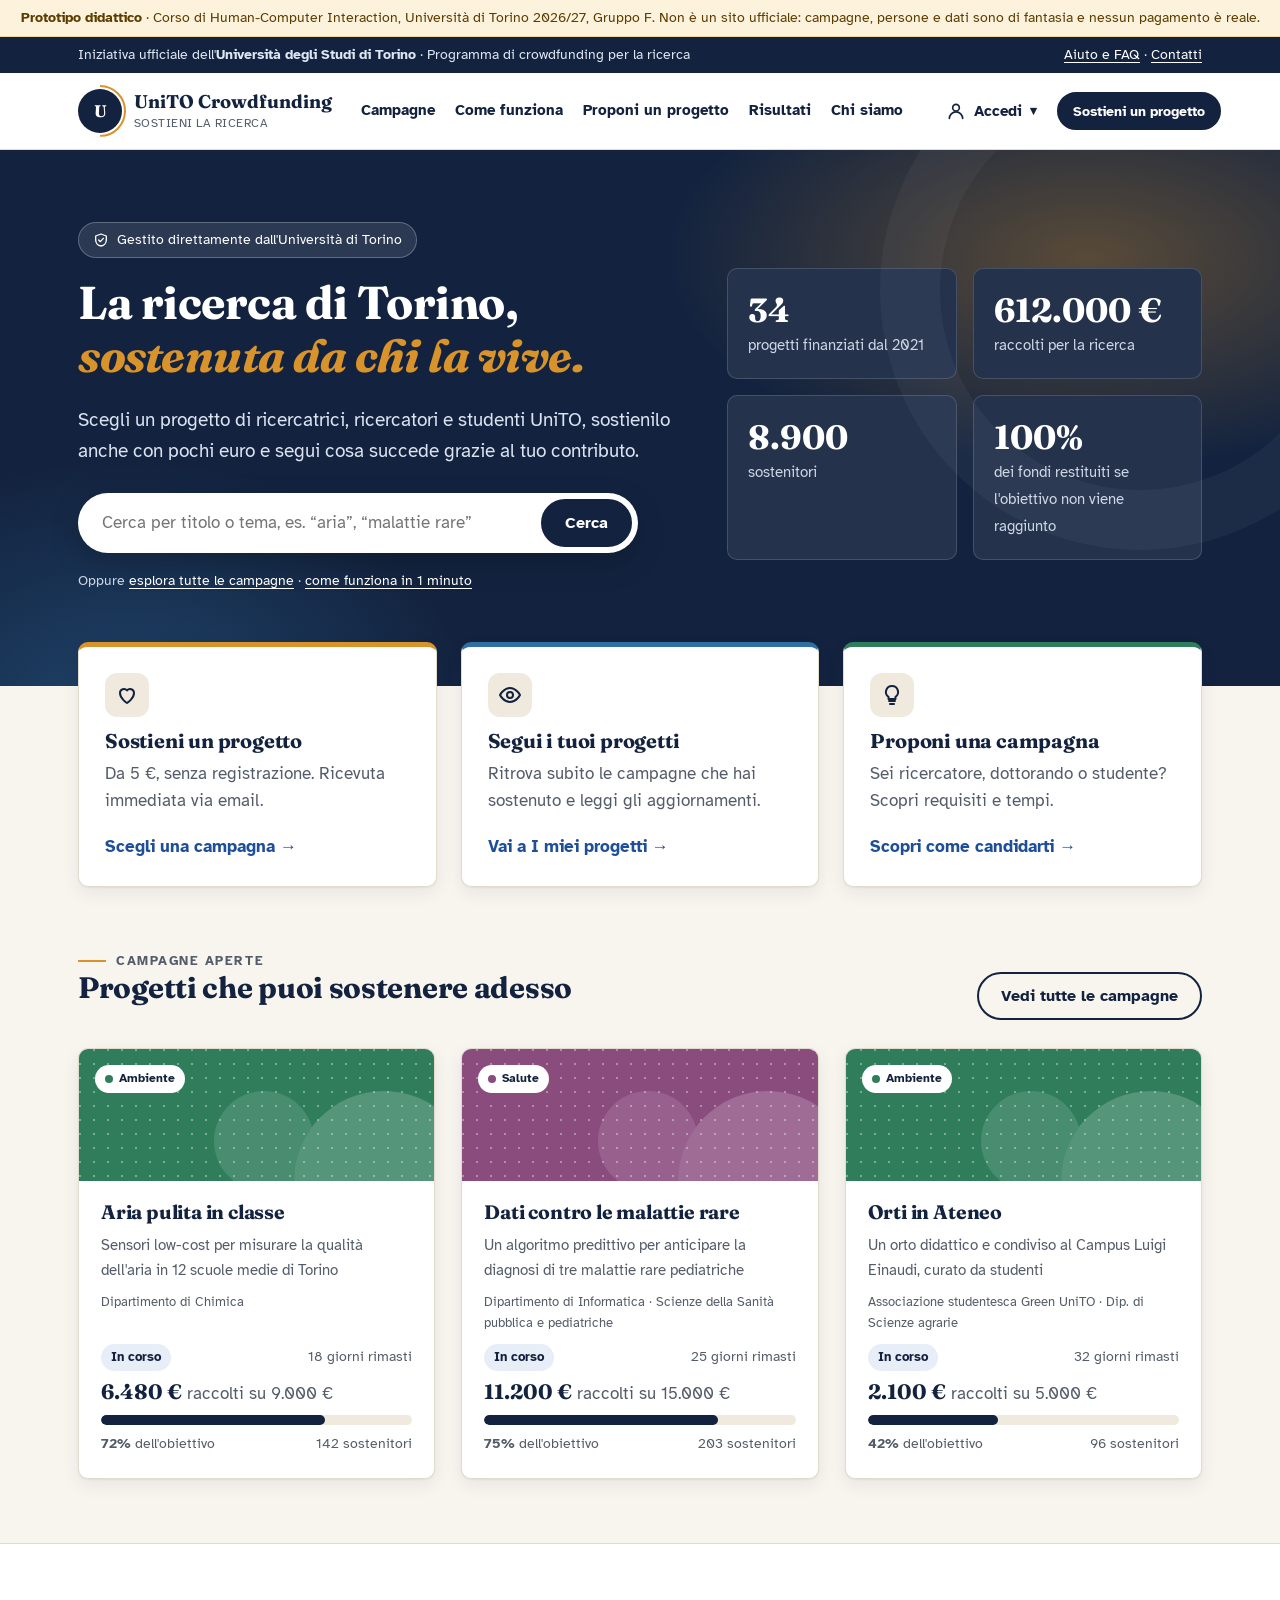
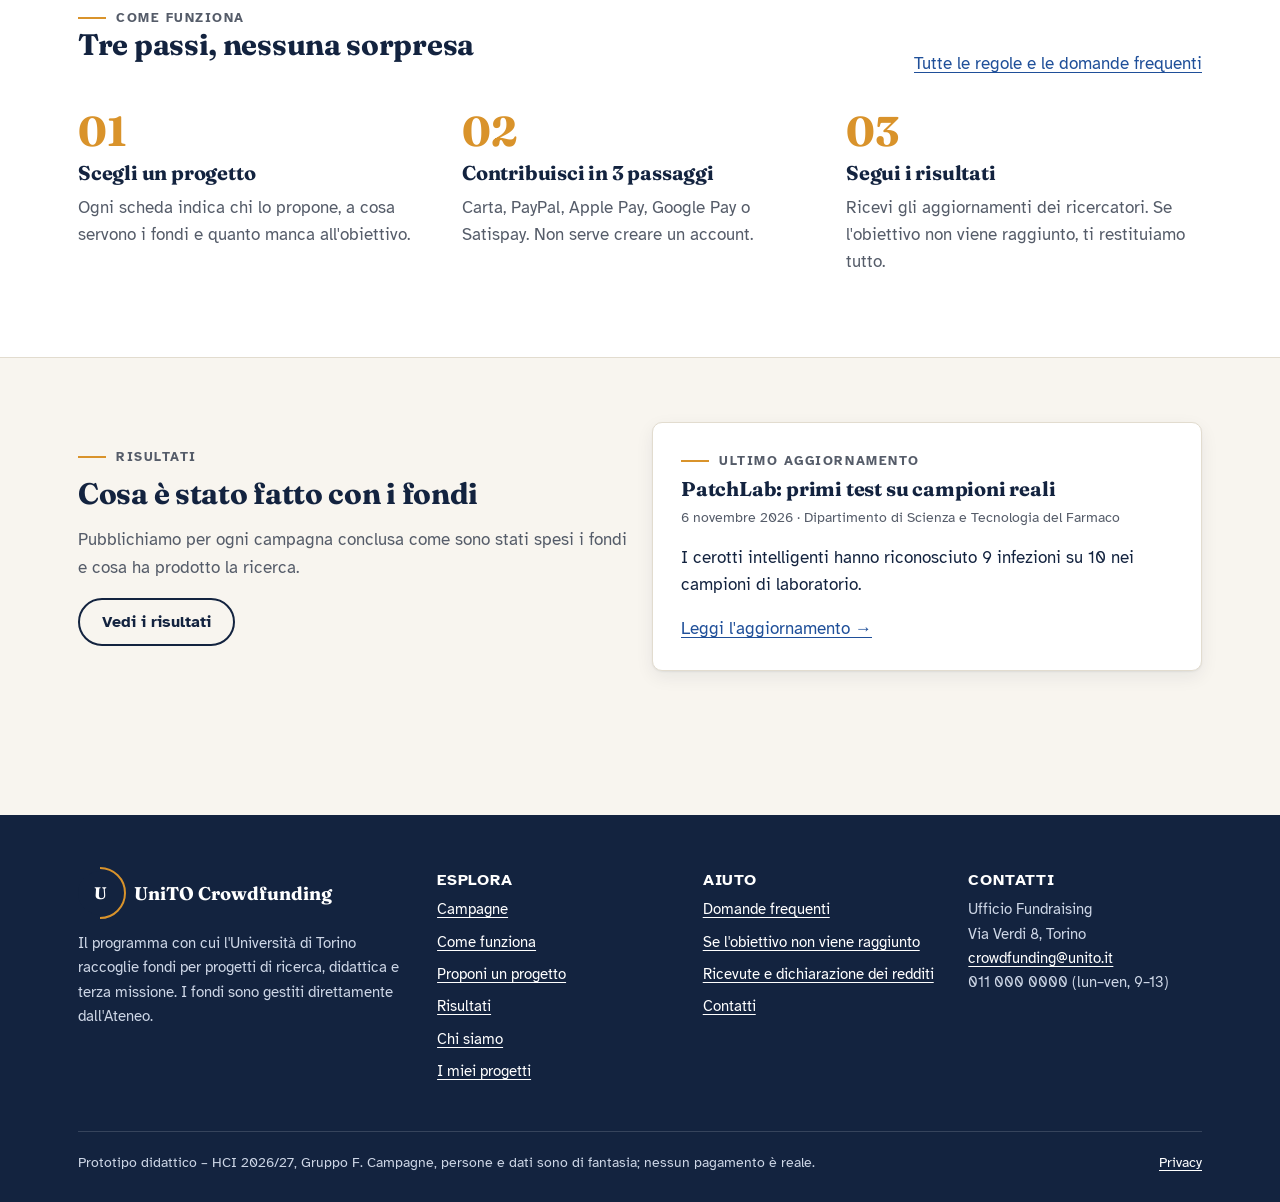
==== commit 3b078fb3: "Accessibilità: icone come immagini CSS (ARIA6), moduli e pagine adattabili a 320px (C38, reflow)" ====
--- a/index.html
+++ b/index.html
@@ -14,7 +14,7 @@
   <section class="hero">
     <div class="wrap">
       <div class="reveal">
-        <span class="official"><svg viewBox="0 0 24 24" fill="none" stroke="currentColor" stroke-width="2" aria-hidden="true"><path d="M12 3l8 3v6c0 4.5-3.4 8.3-8 9-4.6-.7-8-4.5-8-9V6l8-3z"/><path d="M8.5 12l2.5 2.5 4.5-5"/></svg> Gestito direttamente dall'Università di Torino</span>
+        <span class="official"><span class="i i-shield-w" aria-hidden="true"></span> Gestito direttamente dall'Università di Torino</span>
         <h1>La ricerca di Torino,<br><em>sostenuta da chi la vive.</em></h1>
         <p class="lead">Scegli un progetto di ricercatrici, ricercatori e studenti UniTO, sostienilo anche con pochi euro e segui cosa succede grazie al tuo contributo.</p>
         <form class="search-box" action="campagne.html" role="search">
--- a/css/style.css
+++ b/css/style.css
@@ -131,7 +131,7 @@
 .hero h1 em { font-style: italic; color: #d9932b; }
 .hero .lead { font-size: 1.2rem; color: #dbe3f1; max-width: 50ch; }
 .official { display: inline-flex; align-items: center; gap: 8px; background: #2b3952; border: 1px solid rgba(255,255,255,.25); padding: 6px 14px; border-radius: 999px; font-size: .88rem; margin-bottom: 18px; }
-.official svg { width: 1rem; height: 1rem; }
+.official .i { width: 1rem; height: 1rem; }
 .search-box { display: flex; background: #fff; border-radius: 999px; padding: 6px; margin: 26px 0 16px; max-width: 35rem; box-shadow: 0 10px 30px rgba(0,0,0,.2); }
 .search-box input { flex: 1; border: 0; font: inherit; padding: 10px 18px; border-radius: 999px; color: #13233f; background: transparent; min-width: 0; }
 .search-box input:focus-visible { outline-offset: 0; }
@@ -149,7 +149,7 @@
 .path p { color: #555c69; margin: 0; }
 .path .go { margin-top: auto; padding-top: 10px; font-weight: 700; color: #1f4f99; }
 .path-ico { width: 2.75rem; height: 2.75rem; border-radius: 12px; display: grid; place-items: center; background: #efe9de; }
-.path-ico svg { width: 1.5rem; height: 1.5rem; }
+.path-ico .i { width: 1.5rem; height: 1.5rem; }
 
 /* ---------- Card campagna ---------- */
 .cards { display: grid; grid-template-columns: repeat(3, 1fr); gap: 26px; }
@@ -224,7 +224,7 @@
 .counter.over { color: #b42318; font-weight: 700; }
 .check { display: flex; gap: 10px; align-items: flex-start; font-weight: 400; margin-bottom: 12px; cursor: pointer; }
 .check input { width: 1.25rem; height: 1.25rem; margin-top: 3px; accent-color: #13233f; flex: none; }
-.row2 { display: grid; grid-template-columns: 1fr 1fr; gap: 16px; }
+.row2 { display: grid; grid-template-columns: repeat(auto-fit, minmax(min(100%, 13rem), 1fr)); gap: 16px; }
 .req { color: #b42318; }
 .form-errors { background: #fdecea; border-left: 4px solid #b42318; padding: 14px 18px; border-radius: 6px; margin-bottom: 20px; display: none; }
 .form-errors.show { display: block; }
@@ -244,7 +244,7 @@
 .opt .what { flex: 1; color: #2b3a55; }
 .opt .radio { width: 1.375rem; height: 1.375rem; border-radius: 50%; border: 2px solid #a99f8c; flex: none; }
 .opt input:checked + label .radio { border: 7px solid #13233f; }
-.pay-grid { grid-template-columns: repeat(2, 1fr); }
+.pay-grid { grid-template-columns: repeat(auto-fit, minmax(min(100%, 13rem), 1fr)); }
 
 /* ---------- Stepper (passi del sostegno) ---------- */
 .stepper { display: flex; list-style: none; padding: 0; margin: 0 0 32px; counter-reset: s; }
@@ -268,7 +268,7 @@
 
 /* ---------- Scheda progetto ---------- */
 .identity { display: flex; align-items: center; gap: 12px; background: #e8eef8; border-left: 4px solid #13233f; padding: 12px 18px; border-radius: 6px; font-size: .95rem; margin: 18px 0 8px; }
-.identity svg { width: 1.375rem; height: 1.375rem; flex: none; }
+.identity .i { width: 1.375rem; height: 1.375rem; flex: none; }
 .project-hero { display: grid; grid-template-columns: minmax(0, 1fr) 23.75rem; gap: 48px; padding: 24px 0 40px; }
 .project-art { height: 17.5rem; border-radius: 10px; background: var(--tc); position: relative; overflow: hidden; display: grid; place-items: center; color: #fff; }
 .project-art::before { content: ""; position: absolute; inset: 0; opacity: .3; background-image: radial-gradient(circle at 1px 1px, #fff 1.2px, transparent 1.6px); background-size: 16px 16px; }
@@ -403,3 +403,63 @@
 .label-row label { margin: 0; }
 .label-row .counter { margin-left: auto; }
 .search-box .sr-only { color: #13233f; }
+
+/* Icone decorative (immagini di sfondo, non elementi <svg> nella pagina) */
+.i { display: inline-block; width: 1.25rem; height: 1.25rem; flex: none; background: center / contain no-repeat; vertical-align: middle; }
+.path-ico .i { width: 1.5rem; height: 1.5rem; }
+.official .i { width: 1rem; height: 1rem; }
+.i-shield { background-image: url("data:image/svg+xml,%3Csvg xmlns='http://www.w3.org/2000/svg' viewBox='0 0 24 24' fill='none' stroke='%2313233f' stroke-width='2' stroke-linecap='round' stroke-linejoin='round'%3E%3Cpath d='M12 3l8 3v6c0 4.5-3.4 8.3-8 9-4.6-.7-8-4.5-8-9V6l8-3z'/%3E%3Cpath d='M8.5 12l2.5 2.5 4.5-5'/%3E%3C/svg%3E"); }
+.i-heart { background-image: url("data:image/svg+xml,%3Csvg xmlns='http://www.w3.org/2000/svg' viewBox='0 0 24 24' fill='none' stroke='%2313233f' stroke-width='2' stroke-linecap='round' stroke-linejoin='round'%3E%3Cpath d='M12 20s-7-4.4-7-10a4 4 0 017-2.6A4 4 0 0119 10c0 5.6-7 10-7 10z'/%3E%3C/svg%3E"); }
+.i-eye { background-image: url("data:image/svg+xml,%3Csvg xmlns='http://www.w3.org/2000/svg' viewBox='0 0 24 24' fill='none' stroke='%2313233f' stroke-width='2' stroke-linecap='round' stroke-linejoin='round'%3E%3Cpath d='M2 12s3.6-7 10-7 10 7 10 7-3.6 7-10 7S2 12 2 12z'/%3E%3Ccircle cx='12' cy='12' r='3'/%3E%3C/svg%3E"); }
+.i-bulb { background-image: url("data:image/svg+xml,%3Csvg xmlns='http://www.w3.org/2000/svg' viewBox='0 0 24 24' fill='none' stroke='%2313233f' stroke-width='2' stroke-linecap='round' stroke-linejoin='round'%3E%3Cpath d='M9 18h6M10 21h4M12 3a6 6 0 00-3.5 10.9V16h7v-2.1A6 6 0 0012 3z'/%3E%3C/svg%3E"); }
+.i-lock { background-image: url("data:image/svg+xml,%3Csvg xmlns='http://www.w3.org/2000/svg' viewBox='0 0 24 24' fill='none' stroke='%2313233f' stroke-width='2' stroke-linecap='round' stroke-linejoin='round'%3E%3Crect x='4' y='10' width='16' height='11' rx='2'/%3E%3Cpath d='M8 10V7a4 4 0 018 0v3'/%3E%3C/svg%3E"); }
+.i-search { background-image: url("data:image/svg+xml,%3Csvg xmlns='http://www.w3.org/2000/svg' viewBox='0 0 24 24' fill='none' stroke='%2313233f' stroke-width='2' stroke-linecap='round' stroke-linejoin='round'%3E%3Ccircle cx='11' cy='11' r='7'/%3E%3Cpath d='M20 20l-4-4'/%3E%3C/svg%3E"); }
+.i-user { background-image: url("data:image/svg+xml,%3Csvg xmlns='http://www.w3.org/2000/svg' viewBox='0 0 24 24' fill='none' stroke='%2313233f' stroke-width='2' stroke-linecap='round' stroke-linejoin='round'%3E%3Ccircle cx='12' cy='8' r='4'/%3E%3Cpath d='M4 21c0-4.4 3.6-8 8-8s8 3.6 8 8'/%3E%3C/svg%3E"); }
+.i-shield-w { background-image: url("data:image/svg+xml,%3Csvg xmlns='http://www.w3.org/2000/svg' viewBox='0 0 24 24' fill='none' stroke='%23ffffff' stroke-width='2' stroke-linecap='round' stroke-linejoin='round'%3E%3Cpath d='M12 3l8 3v6c0 4.5-3.4 8.3-8 9-4.6-.7-8-4.5-8-9V6l8-3z'/%3E%3Cpath d='M8.5 12l2.5 2.5 4.5-5'/%3E%3C/svg%3E"); }
+.secure .i-lock { background-image: url("data:image/svg+xml,%3Csvg xmlns='http://www.w3.org/2000/svg' viewBox='0 0 24 24' fill='none' stroke='%23555c69' stroke-width='2' stroke-linecap='round' stroke-linejoin='round'%3E%3Crect x='4' y='10' width='16' height='11' rx='2'/%3E%3Cpath d='M8 10V7a4 4 0 018 0v3'/%3E%3C/svg%3E"); }
+
+.timeline.t4 { grid-template-columns: repeat(4, 1fr); }
+.head-cta { display: grid; grid-template-columns: 1fr auto; gap: 32px; align-items: end; }
+
+/* Reflow (WCAG 1.4.10): con zoom al 400% o schermi stretti (≈ 320px) niente scorrimento orizzontale */
+@media (max-width: 40rem) {
+  .wrap { padding: 0 1rem; }
+  .topbar .wrap, .footer-bottom { flex-direction: column; align-items: flex-start; gap: 4px; padding-top: 6px; padding-bottom: 6px; }
+  .site-header { position: static; }
+  .site-header .wrap { flex-wrap: wrap; gap: 8px; }
+  .main-nav { flex-basis: 100%; order: 3; }
+  .main-nav ul { flex-wrap: wrap; }
+  .main-nav a { white-space: normal; padding: 8px; }
+  .header-actions { flex-wrap: wrap; }
+  .hero .wrap, .layout-side, .project-hero, .footer-grid, .cards, .g2, .g3, .g4, .steps3, .impact, .timeline { grid-template-columns: 1fr; }
+  .hero-stats { grid-template-columns: 1fr 1fr; }
+  .section-head, .result-info, .toolbar { display: block; }
+  .stepper { flex-wrap: wrap; row-gap: 10px; }
+  .stepper li::after { display: none; }
+  .tabs-nav, .area-tabs { overflow-x: auto; }
+  .tabs-nav { position: static; }
+  .sticky { position: static; }
+  .profile-menu { right: auto; left: 0; width: min(19rem, 90vw); }
+  .search-box { flex-wrap: wrap; border-radius: 1.5rem; }
+  .search-box .btn { width: 100%; }
+  table.data { display: block; overflow-x: auto; }
+  h1 { font-size: 2rem; }
+  .funds-row { grid-template-columns: 1fr auto; }
+  .budget-row { grid-template-columns: 1fr 6rem 2.5rem; }
+}
+@media (max-width: 40rem) {
+  .header-actions { flex: 1 1 100%; justify-content: space-between; }
+  .header-actions .btn { padding: 8px 12px; }
+  [style*="display:flex"] { flex-wrap: wrap; }
+  .head-cta { display: block; }
+  .head-cta > div { margin-top: 1rem; }
+  .timeline.t4 { grid-template-columns: 1fr; }
+  .project-hero > *, .layout-side > *, .grid > *, .hero .wrap > * { min-width: 0; }
+  .person { flex-wrap: wrap; }
+  .person > div { min-width: 0; overflow-wrap: anywhere; }
+  .shortlink code { white-space: normal; overflow-wrap: anywhere; }
+  .mine { grid-template-columns: .5rem minmax(0, 1fr); }
+  .mine .side { grid-column: 2; padding: 0 1rem 1.25rem 0; }
+  .prop-head, .who-bar { flex-wrap: wrap; }
+  .panel { padding: 1.25rem; }
+}
